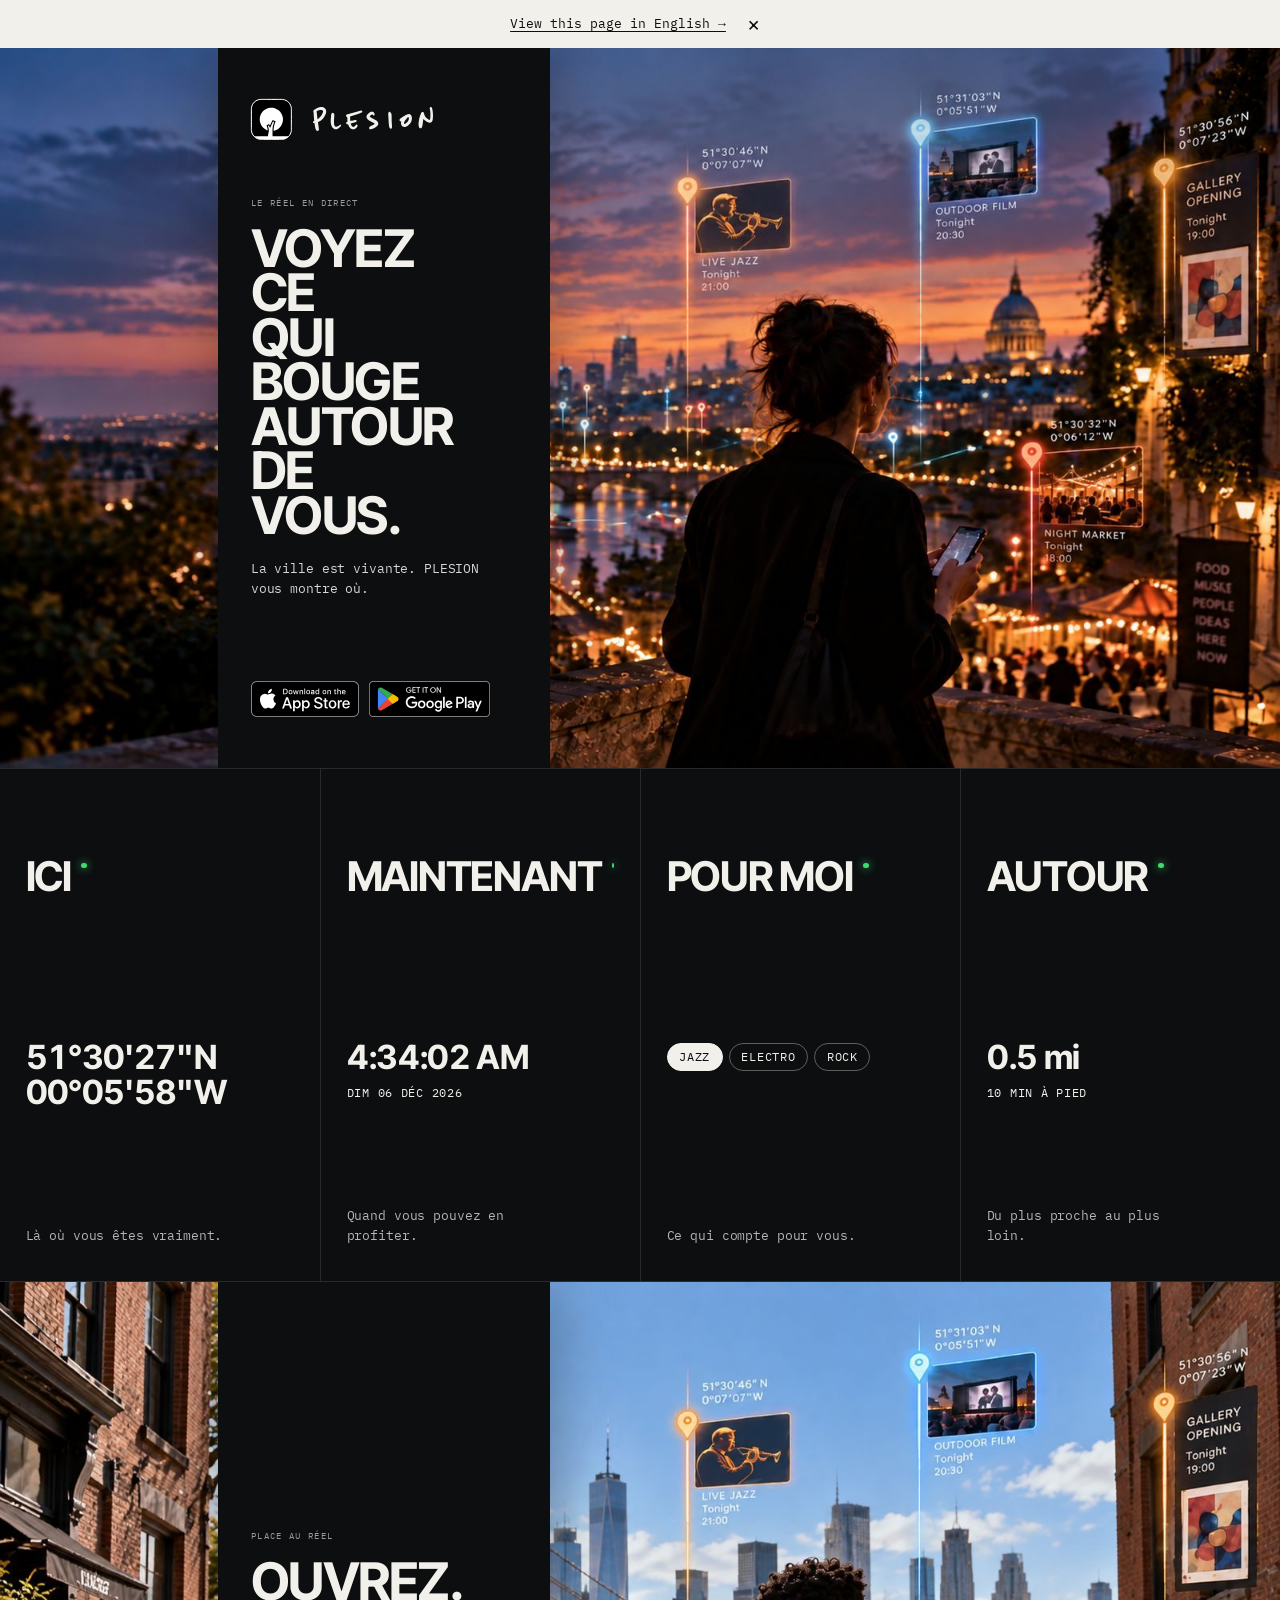
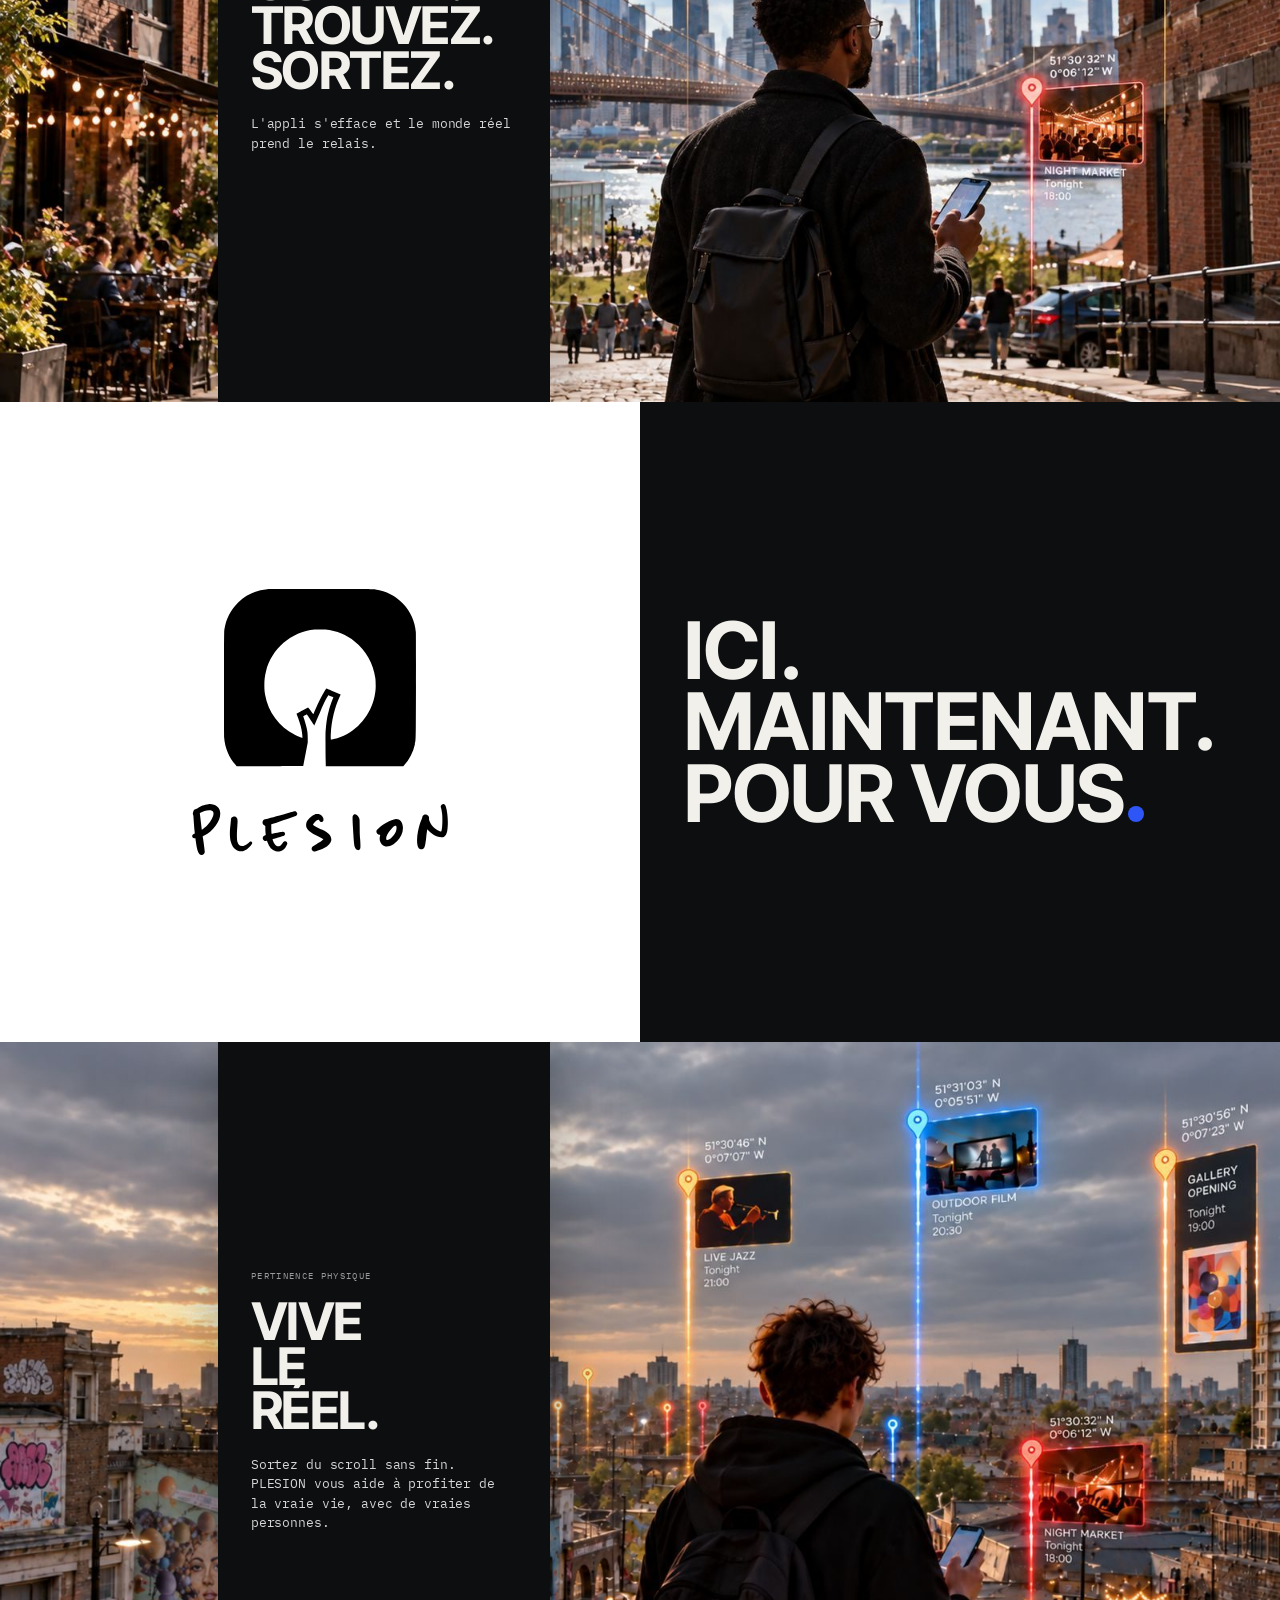
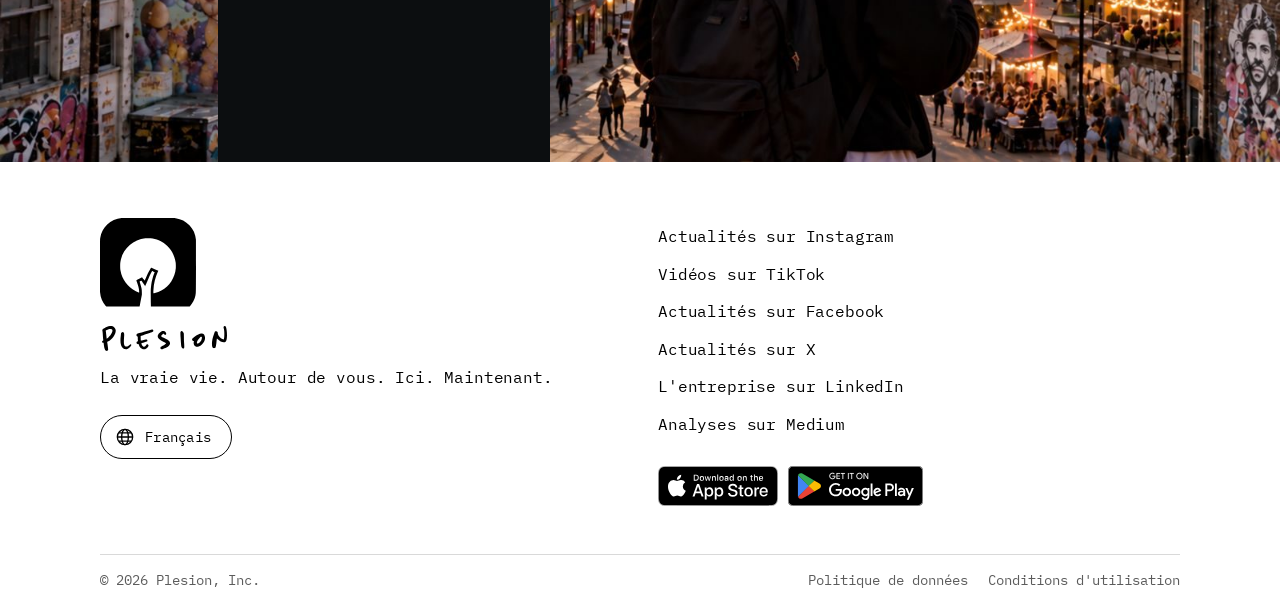
==== fr/index.html @ 15825346 "French and Italian home pages, footer language switcher, language hint - fr/ and it/ home pages gene" ====
<!doctype html>
<html lang="fr">
<head>
  <meta charset="utf-8">
  <meta name="viewport" content="width=device-width, initial-scale=1">
  <meta name="theme-color" content="#000000">
  <title>PLESION | La vraie vie. Autour de vous. Ici. Maintenant.</title>
  <meta name="description" content="L'appli PLESION vous montre ce qui se passe autour de vous, en ce moment. Allez-y.">
  <link rel="canonical" href="https://plesion.com/fr/">
  <link rel="alternate" hreflang="en" href="https://plesion.com/">
  <link rel="alternate" hreflang="fr" href="https://plesion.com/fr/">
  <link rel="alternate" hreflang="it" href="https://plesion.com/it/">
  <link rel="alternate" hreflang="x-default" href="https://plesion.com/">
  <meta property="og:title" content="PLESION | La vraie vie. Autour de vous. Ici. Maintenant.">
  <meta property="og:description" content="L'appli PLESION vous montre ce qui se passe autour de vous, en ce moment. Allez-y.">
  <meta property="og:type" content="website">
  <meta property="og:url" content="https://plesion.com/fr/">
  <link rel="icon" href="/assets/favicon.ico" sizes="any">
  <link rel="icon" type="image/png" sizes="32x32" href="/assets/favicon-32.png">
  <link rel="apple-touch-icon" href="/assets/apple-touch-icon.png">
  <meta property="og:image" content="https://plesion.com/assets/og-image.jpg">
  <meta property="og:image:width" content="1200">
  <meta property="og:image:height" content="630">
  <meta property="og:image:alt" content="PLESION: See what's alive around you.">
  <meta property="og:site_name" content="PLESION">
  <meta property="og:locale" content="fr_FR">
  <meta name="twitter:card" content="summary_large_image">
  <link rel="preload" href="/assets/fonts/inter-tight-latin-700-normal.woff2" as="font" type="font/woff2" crossorigin>
  <link rel="preload" href="/assets/fonts/ibm-plex-mono-latin-400-normal.woff2" as="font" type="font/woff2" crossorigin>
  <link rel="stylesheet" href="/styles.css?v=20261005-3">
  <script type="application/ld+json">
  {
    "@context": "https://schema.org",
    "@graph": [
      {
        "@type": "WebPage",
        "@id": "https://plesion.com/fr/#webpage",
        "url": "https://plesion.com/fr/",
        "name": "PLESION | La vraie vie. Autour de vous. Ici. Maintenant.",
        "isPartOf": {
          "@id": "https://plesion.com/#website"
        },
        "about": {
          "@id": "https://plesion.com/#organization"
        },
        "description": "L'appli PLESION vous montre ce qui se passe autour de vous, en ce moment. Allez-y.",
        "inLanguage": "fr"
      }
    ]
  }
  </script>
</head>
<body>
  <a class="skip" href="#main">Aller au contenu</a>
  <div class="lang-hint" hidden></div>

  <main id="main">
    <section class="live" aria-labelledby="live-title">
      <div class="live-text">
        <div class="live-brand"><svg class="live-brand-icon" viewBox="-40 -40 1248 1248" aria-hidden="true" focusable="false"><path fill="#fff" fill-rule="evenodd" d="M265.5,1167.3C225.3,1164.0 191.5,1154.8 158.1,1138.1C127.9,1122.9 104.6,1105.7 80.0,1080.3C33.8,1032.8 6.2,971.5 1.0,905.0C0.2,894.6 -0.0,802.1 0.2,574.5C0.6,279.6 0.7,257.7 2.3,247.0C12.5,180.2 40.1,126.2 87.7,80.0C135.2,33.8 196.5,6.2 263.0,1.0C273.4,0.2 365.9,-0.0 593.5,0.2C888.4,0.6 910.3,0.7 921.0,2.3C987.8,12.5 1041.8,40.1 1088.0,87.7C1134.2,135.2 1161.8,196.5 1167.0,263.0C1167.8,273.4 1168.0,365.9 1167.8,593.5C1167.4,888.4 1167.3,910.3 1165.7,921.0C1155.5,987.8 1127.9,1041.8 1080.3,1088.0C1033.3,1133.7 972.4,1161.4 906.7,1166.9C897.8,1167.7 797.5,1167.9 581.7,1167.8C410.0,1167.7 267.7,1167.5 265.5,1167.3Z"/><path fill="#000" fill-rule="evenodd" d="M70.0,1069.9C30.5,1025.1 5.7,966.0 1.0,905.0C0.2,894.6 -0.0,802.1 0.2,574.5C0.6,279.6 0.7,257.7 2.3,247.0C12.5,180.2 40.1,126.2 87.7,80.0C135.2,33.8 196.5,6.2 263.0,1.0C273.4,0.2 365.9,-0.0 593.5,0.2C888.4,0.6 910.3,0.7 921.0,2.3C987.8,12.5 1041.8,40.1 1088.0,87.7C1134.2,135.2 1161.8,196.5 1167.0,263.0C1167.8,273.4 1168.0,365.9 1167.8,593.5C1167.4,942.1 1167.9,914.7 1161.4,944.0C1150.5,992.6 1127.0,1038.4 1094.6,1073.8L1090.7,1078.0L855.0,1078.0L619.2,1078.0L618.4,1037.2C618.0,1014.8 617.6,967.2 617.5,931.5C617.5,870.6 617.6,865.2 619.8,845.5C625.0,796.7 628.0,778.8 636.0,746.9C642.9,719.7 651.5,693.1 659.9,672.9L665.7,659.1L650.3,652.5C641.8,648.8 634.7,646.0 634.5,646.2C634.0,646.9 622.0,668.0 617.7,676.0C610.4,689.5 598.7,715.2 586.3,745.0C576.4,768.7 550.3,828.9 549.5,829.8C549.3,830.0 539.5,815.6 527.7,797.8C516.0,780.0 505.4,764.8 504.4,763.9C502.6,762.3 501.9,762.5 493.0,767.6C487.8,770.5 483.1,773.1 482.7,773.2C482.2,773.4 483.5,778.3 485.5,784.0C490.8,799.3 499.4,829.6 502.9,845.6C508.4,870.8 509.4,881.1 509.4,908.5L509.4,933.5L495.7,1004.9C488.2,1044.2 482.0,1076.7 482.0,1077.2C482.0,1077.6 390.9,1078.0 279.6,1078.0L77.1,1078.0L70.0,1069.9ZM668.5,913.1C725.1,898.2 771.7,872.7 815.3,832.7C834.1,815.4 850.6,795.8 866.8,771.5C898.4,724.2 917.2,669.9 922.1,612.1C923.6,594.5 922.7,557.2 920.5,541.0C908.3,452.1 864.1,374.1 794.6,318.7C772.7,301.3 740.2,282.1 714.5,271.4C684.4,259.0 649.9,250.4 616.1,247.0C602.8,245.7 565.2,245.7 551.9,247.0C408.2,261.4 289.7,363.4 255.0,502.7C248.0,530.8 245.5,552.0 245.5,584.0C245.5,609.8 246.4,621.4 250.1,643.0C267.8,747.0 336.2,839.3 431.0,887.2C443.5,893.5 473.3,906.0 475.9,906.0C479.4,906.0 474.3,864.3 467.4,836.5C463.5,820.8 453.7,790.9 446.2,772.0C443.4,765.1 441.5,759.2 441.8,758.8C442.2,758.5 458.0,749.7 476.9,739.4L511.4,720.6L515.7,725.5C518.1,728.2 525.3,737.5 531.8,746.2C543.5,761.9 543.5,761.9 544.7,759.2C545.4,757.7 550.6,745.5 556.4,732.0C575.2,687.5 591.5,654.9 610.6,623.0C615.7,614.5 620.3,606.9 620.8,606.2C621.5,605.1 631.1,608.8 665.7,623.6L709.7,642.3L703.7,654.9C674.0,717.5 653.9,800.8 649.9,878.9C648.6,903.8 649.3,917.0 651.8,917.0C652.8,917.0 660.2,915.2 668.5,913.1Z"/><path class="icon-stroke" d="M265.5,1167.3C225.3,1164.0 191.5,1154.8 158.1,1138.1C127.9,1122.9 104.6,1105.7 80.0,1080.3C33.8,1032.8 6.2,971.5 1.0,905.0C0.2,894.6 -0.0,802.1 0.2,574.5C0.6,279.6 0.7,257.7 2.3,247.0C12.5,180.2 40.1,126.2 87.7,80.0C135.2,33.8 196.5,6.2 263.0,1.0C273.4,0.2 365.9,-0.0 593.5,0.2C888.4,0.6 910.3,0.7 921.0,2.3C987.8,12.5 1041.8,40.1 1088.0,87.7C1134.2,135.2 1161.8,196.5 1167.0,263.0C1167.8,273.4 1168.0,365.9 1167.8,593.5C1167.4,888.4 1167.3,910.3 1165.7,921.0C1155.5,987.8 1127.9,1041.8 1080.3,1088.0C1033.3,1133.7 972.4,1161.4 906.7,1166.9C897.8,1167.7 797.5,1167.9 581.7,1167.8C410.0,1167.7 267.7,1167.5 265.5,1167.3Z"/></svg><span class="brand-word" role="img" aria-label="PLESION"></span></div>
        <p class="live-eyebrow">Le réel en direct</p>
        <h1 id="live-title" class="live-title"><span>Voyez</span> <span>ce</span> <span>qui</span> <span>bouge</span> <span>autour</span> <span>de</span> <span>vous.</span></h1>
        <p class="live-lede">La ville est vivante. PLESION vous montre où.</p>
        <div class="live-badges">
          <a class="badge" href="https://apps.apple.com/app/apple-store/id1502237943?pt=123825760&amp;ct=website-top&amp;mt=8"><img src="/assets/badge-app-store.svg" alt="Télécharger dans l'App Store" width="120" height="40"></a>
          <a class="badge" href="https://play.google.com/store/apps/details?id=com.vantino.plesion&amp;referrer=utm_source%3Dwebsite-top%26utm_medium%3Dwebsite%26utm_campaign%3Dbadge"><img src="/assets/badge-google-play.svg" alt="Disponible sur Google Play" width="135" height="40"></a>
        </div>
      </div>
      <div class="live-photo" role="img" aria-label="Au crépuscule, sur une terrasse dominant une ville illuminée, une femme tient son téléphone ; des publications pour un concert de jazz, un film en plein air et un marché de nuit sont épinglées dans le paysage.">
      </div>
    </section>

    <section class="now-strip" aria-label="Ici, maintenant, pour moi, autour">
      <div class="ns-cell">
        <p class="ns-label"><span class="ns-light" aria-hidden="true"></span>Ici</p>
        <div class="ns-read"><span class="ns-val ns-here">51°30'27"N<br>00°05'58"W</span></div>
        <p class="ns-desc">Là où vous êtes vraiment.</p>
      </div>
      <div class="ns-cell">
        <p class="ns-label"><span class="ns-light" aria-hidden="true"></span>Maintenant</p>
        <div class="ns-read"><span class="ns-val ns-clock">--:--:--</span><span class="ns-lite live-date"></span></div>
        <p class="ns-desc">Quand vous pouvez en profiter.</p>
      </div>
      <div class="ns-cell">
        <p class="ns-label"><span class="ns-light" aria-hidden="true"></span>Pour moi</p>
        <div class="ns-read"><span class="ns-tags"><span>Jazz</span><span>Electro</span><span>Rock</span></span></div>
        <p class="ns-desc">Ce qui compte pour vous.</p>
      </div>
      <div class="ns-cell">
        <p class="ns-label"><span class="ns-light" aria-hidden="true"></span>Autour</p>
        <div class="ns-read"><span class="ns-val ns-dist">800 m</span><span class="ns-lite">10 min à pied</span></div>
        <p class="ns-desc">Du plus proche au plus loin.</p>
      </div>
    </section>

    <section class="live live--brooklyn" aria-labelledby="relevance-title">
      <div class="live-text">
        <p class="live-eyebrow">Place au réel</p>
        <h2 id="relevance-title" class="live-title"><span>Ouvrez.</span> <span>Trouvez.</span> <span>Sortez.</span></h2>
        <p class="live-lede">L'appli s'efface et le monde réel prend le relais.</p>
      </div>
      <div class="live-photo" role="img" aria-label="Dans une rue pavée près d'un pont, un homme regarde son téléphone ; des publications pour un concert de jazz, un film en plein air, un vernissage et un marché de nuit flottent là où ils ont lieu. Brooklyn, New York.">
      </div>
    </section>


    <section class="duo" aria-label="PLESION : ici, maintenant, pour vous">
      <div class="duo-brand">
        <h2 class="duo-lock">
          <img src="/assets/logo-app.svg" alt="" width="240" height="240">
          <span class="brand-word duo-word" role="img" aria-label="PLESION"></span>
        </h2>
      </div>
      <div class="duo-poster">
        <p class="duo-lines"><span class="l l1">Ici.</span> <span class="l l2">Maintenant.</span> <span class="l l3">Pour vous<span class="duo-dot" aria-hidden="true"></span><span class="sr-only">.</span></span></p>
      </div>
    </section>

    <section class="live live--murals" aria-labelledby="lived-title">
      <div class="live-text">
        <p class="live-eyebrow">Pertinence physique</p>
        <h2 id="lived-title" class="live-title"><span>Vive</span> <span>le</span> <span>réel.</span></h2>
        <p class="live-lede">Sortez du scroll sans fin. PLESION vous aide à profiter de la vraie vie, avec de vraies personnes.</p>
      </div>
      <div class="live-photo" role="img" aria-label="Au coucher du soleil, un jeune homme avec un sac à dos, téléphone en main, regarde une ville de briques et de fresques ; des publications pour un concert de jazz, un film en plein air, un vernissage et un marché de nuit sont épinglées dans le paysage.">
      </div>
    </section>

  </main>

  <footer class="site-footer">
    <div class="wrap">
      <div class="footer-grid">
        <div class="footer-brand">
          <a class="footer-logo" href="/fr/" aria-label="Accueil PLESION">
            <img class="footer-icon" src="/assets/logo-app.svg" alt="" width="96" height="96">
            <span class="brand-word footer-word" aria-hidden="true"></span>
          </a>
          <p class="footer-tag"><span>La vraie vie. Autour de vous.</span> <span>Ici. Maintenant.</span></p>
          <!-- lang:switch --><div class="lang"><button class="lang-btn" type="button" aria-expanded="false" aria-controls="lang-panel" aria-label="Langue: Français"><svg class="lang-globe" viewBox="0 0 24 24" aria-hidden="true" focusable="false"><g fill="none" stroke="currentColor" stroke-width="1.6"><circle cx="12" cy="12" r="9.2"/><ellipse cx="12" cy="12" rx="4" ry="9.2"/><path d="M3 12h18M4.6 7h14.8M4.6 17h14.8"/></g></svg><span>Français</span></button><div class="lang-panel" id="lang-panel" role="dialog" aria-label="Choisir une langue" tabindex="-1" hidden><div class="lang-head"><p>Choisir une langue</p><button class="lang-close" type="button" aria-label="Fermer">×</button></div><ul><li><a href="/" lang="en" hreflang="en" data-lang="en">English</a></li><li><a href="/fr/" lang="fr" hreflang="fr" data-lang="fr" aria-current="true">Français<svg class="lang-check" viewBox="0 0 24 24" aria-hidden="true" focusable="false"><path d="M5 12.5l4.2 4.2L19 7" fill="none" stroke="currentColor" stroke-width="2"/></svg></a></li><li><a href="/it/" lang="it" hreflang="it" data-lang="it">Italiano</a></li></ul></div><div class="lang-veil" hidden></div></div><!-- /lang:switch -->
        </div>
        <nav class="footer-social" aria-label="PLESION sur les réseaux sociaux et les boutiques d'applications">
          <ul>
            <li><a href="https://www.instagram.com/plesionapp/" target="_blank" rel="noopener">Actualités sur Instagram</a></li>
            <li><a href="https://www.tiktok.com/@plesion.app" target="_blank" rel="noopener">Vidéos sur TikTok</a></li>
            <li><a href="https://www.facebook.com/plesionapp" target="_blank" rel="noopener">Actualités sur Facebook</a></li>
            <li><a href="https://x.com/PlesionApp" target="_blank" rel="noopener">Actualités sur X</a></li>
            <li><a href="https://www.linkedin.com/company/plesion" target="_blank" rel="noopener">L'entreprise sur LinkedIn</a></li>
            <li><a href="https://plesion.medium.com/" target="_blank" rel="noopener">Analyses sur Medium</a></li>
          </ul>
          <div class="foot-dl">
            <a class="badge" href="https://apps.apple.com/app/apple-store/id1502237943?pt=123825760&amp;ct=website-footer&amp;mt=8"><img src="/assets/badge-app-store.svg" alt="Télécharger dans l'App Store" width="120" height="40"></a>
            <a class="badge" href="https://play.google.com/store/apps/details?id=com.vantino.plesion&amp;referrer=utm_source%3Dwebsite-footer%26utm_medium%3Dwebsite%26utm_campaign%3Dbadge"><img src="/assets/badge-google-play.svg" alt="Disponible sur Google Play" width="135" height="40"></a>
          </div>
        </nav>
      </div>
      <div class="footer-base">
        <p class="copyright">© 2026 Plesion, Inc.</p>
        <nav aria-label="Mentions légales">
          <ul class="footer-legal">
            <li><a href="/data-policy" hreflang="en">Politique de données</a></li>
            <li><a href="/terms-of-service" hreflang="en">Conditions d'utilisation</a></li>
          </ul>
        </nav>
      </div>
    </div>
  </footer>
  <script>
    // Live strip: date, clock and distance in the visitor's own conventions. Nothing is requested or sent anywhere.
    (function () {
      var d = new Date(), pad = function (x) { return String(x).padStart(2, '0'); };
      var N = {
        en: [['Sun', 'Mon', 'Tue', 'Wed', 'Thu', 'Fri', 'Sat'], ['Jan', 'Feb', 'Mar', 'Apr', 'May', 'Jun', 'Jul', 'Aug', 'Sep', 'Oct', 'Nov', 'Dec']],
        fr: [['Dim', 'Lun', 'Mar', 'Mer', 'Jeu', 'Ven', 'Sam'], ['Janv', 'Févr', 'Mars', 'Avr', 'Mai', 'Juin', 'Juil', 'Août', 'Sept', 'Oct', 'Nov', 'Déc']],
        it: [['Dom', 'Lun', 'Mar', 'Mer', 'Gio', 'Ven', 'Sab'], ['Gen', 'Feb', 'Mar', 'Apr', 'Mag', 'Giu', 'Lug', 'Ago', 'Set', 'Ott', 'Nov', 'Dic']]
      }, NAMES = N[document.documentElement.lang] || N.en;
      var s = NAMES[0][d.getDay()] + ' ' + pad(d.getDate()) + ' ' + NAMES[1][d.getMonth()] + ' ' + d.getFullYear();
      document.querySelectorAll('.live-date').forEach(function (el) { el.textContent = s; });
      // Clock: 24-hour or AM/PM, following the visitor's own setting
      var f; try { f = new Intl.DateTimeFormat(undefined, { hour: 'numeric', minute: '2-digit', second: '2-digit' }); } catch (e) {}
      var clocks = document.querySelectorAll('.ns-clock');
      function tick() {
        var n = new Date();
        var t = f ? f.format(n) : [n.getHours(), n.getMinutes(), n.getSeconds()].map(pad).join(':');
        clocks.forEach(function (c) { c.textContent = t; });
      }
      if (clocks.length) { tick(); setInterval(tick, 1000); }
      // Distance: miles where people walk in miles (US, UK, Liberia, Myanmar), metres everywhere else.
      // The browser language's country decides; without one, the time zone does.
      var lang = (navigator.languages && navigator.languages[0]) || navigator.language || '';
      var m = lang.match(/-([A-Za-z]{2})(?![A-Za-z])/), tz = '';
      try { tz = Intl.DateTimeFormat().resolvedOptions().timeZone || ''; } catch (e) {}
      var miles = m ? /^(US|GB|LR|MM)$/i.test(m[1])
        : /^(America\/(New_York|Chicago|Denver|Los_Angeles|Phoenix|Anchorage|Detroit|Boise|Juneau|Sitka|Nome|Adak|Yakutat|Metlakatla|Menominee|Indiana\/.+|Kentucky\/.+|North_Dakota\/.+)|Pacific\/Honolulu|US\/.+|Europe\/(London|Belfast)|GB|Africa\/Monrovia|Asia\/(Yangon|Rangoon))$/.test(tz);
      if (miles) document.querySelectorAll('.ns-dist').forEach(function (el) { el.textContent = '0.5 mi'; });
    })();
  </script>
  <script>
    // HERE: approximate coordinates of the visitor's region, from the browser's time zone.
    // Nothing is requested or sent anywhere; London stays as the fallback.
    (function () {
      var el = document.querySelector('.ns-here');
      if (!el || !window.Intl) return;
      var tz; try { tz = Intl.DateTimeFormat().resolvedOptions().timeZone; } catch (e) { return; }
      if (!tz) return;
      var Z = {}, A = {};
      'Africa/Abidjan:19140:-14520|Africa/Accra:19980:-780|Africa/Addis_Ababa:32520:139320|Africa/Algiers:132420:10980|Africa/Asmara:55200:139980|Africa/Bamako:45540:-28800|Africa/Bangui:15720:66900|Africa/Banjul:48480:-59940|Africa/Bissau:42660:-56100|Africa/Blantyre:-56820:126000|Africa/Brazzaville:-15360:55020|Africa/Bujumbura:-12180:105720|Africa/Cairo:108180:112500|Africa/Casablanca:121140:-27300|Africa/Ceuta:129180:-19140|Africa/Conakry:34260:-49380|Africa/Dakar:52800:-62760|Africa/Dar_es_Salaam:-24480:141420|Africa/Djibouti:41760:155340|Africa/Douala:14580:34920|Africa/El_Aaiun:97740:-47520|Africa/Freetown:30600:-47700|Africa/Gaborone:-88740:93300|Africa/Harare:-64200:111780|Africa/Johannesburg:-94500:100800|Africa/Juba:17460:113820|Africa/Kampala:1140:116700|Africa/Khartoum:56160:117120|Africa/Kigali:-7020:108240|Africa/Kinshasa:-15480:55080|Africa/Lagos:23220:12240|Africa/Libreville:1380:34020|Africa/Lome:22080:4380|Africa/Luanda:-31680:47640|Africa/Lubumbashi:-42000:98880|Africa/Lusaka:-55500:101820|Africa/Malabo:13500:31620|Africa/Maputo:-93480:117300|Africa/Maseru:-106080:99000|Africa/Mbabane:-94680:111960|Africa/Mogadishu:7440:163320|Africa/Monrovia:22680:-38820|Africa/Nairobi:-4620:132540|Africa/Ndjamena:43620:54180|Africa/Niamey:48660:7620|Africa/Nouakchott:65160:-57420|Africa/Ouagadougou:44520:-5460|Africa/Porto-Novo:23340:9420|Africa/Sao_Tome:1200:24240|Africa/Tripoli:118440:47460|Africa/Tunis:132480:36660|Africa/Windhoek:-81240:61560|America/Adak:186768:-635969|America/Anchorage:220385:-539641|America/Anguilla:65520:-227040|America/Antigua:61380:-222480|America/Araguaina:-25920:-173520|America/Argentina/Buenos_Aires:-124560:-210420|America/Argentina/Catamarca:-102480:-236820|America/Argentina/Cordoba:-113040:-231060|America/Argentina/Jujuy:-87060:-235080|America/Argentina/La_Rioja:-105960:-240660|America/Argentina/Mendoza:-118380:-247740|America/Argentina/Rio_Gallegos:-185880:-249180|America/Argentina/Salta:-89220:-235500|America/Argentina/San_Juan:-113520:-246660|America/Argentina/San_Luis:-119940:-238860|America/Argentina/Tucuman:-96540:-234780|America/Argentina/Ushuaia:-197280:-245880|America/Aruba:45000:-251880|America/Asuncion:-90960:-207600|America/Atikokan:175531:-329838|America/Bahia:-46740:-138660|America/Bahia_Banderas:74880:-378900|America/Barbados:47160:-214620|America/Belem:-5220:-174540|America/Belize:63000:-317520|America/Blanc-Sablon:185100:-205620|America/Boa_Vista:10140:-218400|America/Bogota:16560:-266700|America/Boise:157009:-418329|America/Cambridge_Bay:248810:-378190|America/Campo_Grande:-73620:-196620|America/Cancun:75900:-312360|America/Caracas:37800:-240960|America/Cayenne:17760:-188400|America/Cayman:69480:-292980|America/Chicago:150660:-315540|America/Chihuahua:103080:-381900|America/Ciudad_Juarez:114240:-383340|America/Costa_Rica:35760:-302700|America/Coyhaique:-164040:-259440|America/Creston:176760:-419460|America/Cuiaba:-56100:-201900|America/Curacao:43860:-248400|America/Danmarkshavn:276360:-67200|America/Dawson:230640:-501900|America/Dawson_Creek:200760:-432840|America/Denver:143061:-377943|America/Detroit:152393:-298965|America/Dominica:55080:-221040|America/Edmonton:192780:-408480|America/Eirunepe:-24000:-251520|America/El_Salvador:49320:-321120|America/Fort_Nelson:211680:-441720|America/Fortaleza:-13380:-138600|America/Glace_Bay:166320:-215820|America/Goose_Bay:192000:-217500|America/Grand_Turk:77280:-256080|America/Grenada:43380:-222300|America/Guadeloupe:58440:-221520|America/Guatemala:52680:-325860|America/Guayaquil:-7800:-287400|America/Guyana:24480:-209400|America/Halifax:160740:-228960|America/Havana:83280:-296520|America/Hermosillo:104640:-399480|America/Indiana/Indianapolis:143166:-310169|America/Indiana/Knox:148665:-311850|America/Indiana/Marengo:138152:-310841|America/Indiana/Petersburg:138571:-314203|America/Indiana/Tell_City:136631:-312341|America/Indiana/Vevay:139492:-306242|America/Indiana/Vincennes:139238:-315103|America/Indiana/Winamac:147785:-311771|America/Inuvik:246059:-481380|America/Iqaluit:229440:-246480|America/Jamaica:64685:-276456|America/Juneau:209887:-483911|America/Kentucky/Louisville:137715:-308734|America/Kentucky/Monticello:132587:-305457|America/Kralendijk:43743:-245796|America/La_Paz:-59400:-245340|America/Lima:-43380:-277380|America/Los_Angeles:122588:-425674|America/Lower_Princes:64985:-226970|America/Maceio:-34800:-128580|America/Managua:43740:-310620|America/Manaus:-11280:-216060|America/Marigot:65040:-227100|America/Martinique:52560:-219900|America/Matamoros:93000:-351000|America/Mazatlan:83580:-383100|America/Menominee:162388:-315411|America/Merida:75480:-322620|America/Metlakatla:198457:-473675|America/Mexico_City:69840:-356940|America/Miquelon:169380:-202800|America/Moncton:165960:-233220|America/Monterrey:92400:-361140|America/Montevideo:-125673:-202365|America/Montserrat:60180:-223980|America/Nassau:90300:-278460|America/New_York:146571:-266423|America/Nome:232204:-595463|America/Noronha:-13860:-116700|America/North_Dakota/Beulah:170151:-366400|America/North_Dakota/Center:169619:-364677|America/North_Dakota/New_Salem:168642:-365079|America/Nuuk:231060:-186240|America/Ojinaga:106440:-375900|America/Panama:32280:-286320|America/Paramaribo:21000:-198600|America/Phoenix:120414:-403464|America/Port-au-Prince:66720:-260400|America/Port_of_Spain:38340:-221460|America/Porto_Velho:-31560:-230040|America/Puerto_Rico:66486:-237982|America/Punta_Arenas:-191340:-255300|America/Rankin_Inlet:226140:-331499|America/Recife:-28980:-125640|America/Regina:181440:-376740|America/Resolute:268904:-341385|America/Rio_Branco:-35880:-244080|America/Santarem:-8760:-197520|America/Santiago:-120420:-254400|America/Santo_Domingo:66480:-251640|America/Sao_Paulo:-84720:-167820|America/Scoresbysund:253740:-79080|America/Sitka:205835:-487087|America/St_Barthelemy:64380:-226260|America/St_Johns:171240:-189780|America/St_Kitts:62280:-225780|America/St_Lucia:50460:-219600|America/St_Thomas:66060:-233760|America/St_Vincent:47340:-220440|America/Swift_Current:181020:-388200|America/Tegucigalpa:50760:-313980|America/Thule:275640:-247620|America/Tijuana:117120:-421260|America/Toronto:157140:-285780|America/Tortola:66420:-232620|America/Vancouver:177360:-443220|America/Whitehorse:218580:-486180|America/Winnipeg:179580:-349740|America/Yakutat:214369:-503018|Antarctica/Casey:-238620:397860|Antarctica/Davis:-246900:280680|Antarctica/DumontDUrville:-240000:504060|Antarctica/Macquarie:-196200:572220|Antarctica/Mawson:-243360:226380|Antarctica/McMurdo:-280200:599760|Antarctica/Palmer:-233280:-230760|Antarctica/Rothera:-243240:-245280|Antarctica/Syowa:-248422:142524|Antarctica/Troll:-259241:9126|Antarctica/Vostok:-282240:384840|Arctic/Longyearbyen:280800:57600|Asia/Aden:45900:162720|Asia/Almaty:155700:277020|Asia/Amman:115020:129360|Asia/Anadyr:233100:638940|Asia/Aqtau:160260:180960|Asia/Aqtobe:181020:205800|Asia/Ashgabat:136620:210180|Asia/Atyrau:169620:186960|Asia/Baghdad:120060:159900|Asia/Bahrain:94980:182100|Asia/Baku:145380:179460|Asia/Bangkok:49500:361860|Asia/Barnaul:192120:301500|Asia/Beirut:121980:127800|Asia/Bishkek:154440:268560|Asia/Brunei:17760:413700|Asia/Chita:187380:408480|Asia/Colombo:24960:287460|Asia/Damascus:120600:130680|Asia/Dhaka:85380:325500|Asia/Dili:-30780:452100|Asia/Dubai:91080:199080|Asia/Dushanbe:138900:247680|Asia/Famagusta:126420:122220|Asia/Gaza:113400:124080|Asia/Hebron:113520:126342|Asia/Ho_Chi_Minh:38700:384000|Asia/Hong_Kong:80220:410940|Asia/Hovd:172860:329940|Asia/Irkutsk:188160:375600|Asia/Jakarta:-22200:384480|Asia/Jayapura:-9120:506520|Asia/Jerusalem:114410:126806|Asia/Kabul:124260:249120|Asia/Kamchatka:190860:571140|Asia/Karachi:89520:241380|Asia/Kathmandu:99780:307140|Asia/Khandyga:225563:487994|Asia/Kolkata:81120:318120|Asia/Krasnoyarsk:201660:334200|Asia/Kuala_Lumpur:11400:366120|Asia/Kuching:5580:397200|Asia/Kuwait:105600:172740|Asia/Macau:79910:408750|Asia/Magadan:214440:542880|Asia/Makassar:-18420:429840|Asia/Manila:52512:435484|Asia/Muscat:84960:210900|Asia/Nicosia:126600:120120|Asia/Novokuznetsk:193500:313620|Asia/Novosibirsk:198120:298500|Asia/Omsk:198000:264240|Asia/Oral:184380:184860|Asia/Phnom_Penh:41580:377700|Asia/Pontianak:-120:393600|Asia/Pyongyang:140460:452700|Asia/Qatar:91020:185520|Asia/Qostanay:191520:229020|Asia/Qyzylorda:161280:235680|Asia/Riyadh:88680:168180|Asia/Sakhalin:169080:513720|Asia/Samarkand:142800:240480|Asia/Seoul:135180:457080|Asia/Shanghai:112440:437280|Asia/Singapore:4620:373860|Asia/Srednekolymsk:242880:553380|Asia/Taipei:90180:437400|Asia/Tashkent:148800:249480|Asia/Tbilisi:150180:161340|Asia/Tehran:128400:185160|Asia/Thimphu:98880:322740|Asia/Tokyo:128356:503081|Asia/Tomsk:203400:305880|Asia/Ulaanbaatar:172500:384780|Asia/Urumqi:157680:315300|Asia/Ust-Nera:232417:515616|Asia/Vientiane:64680:369360|Asia/Vladivostok:155400:474960|Asia/Yakutsk:223200:466800|Asia/Yangon:60420:346200|Asia/Yekaterinburg:204660:218160|Asia/Yerevan:144660:160200|Atlantic/Azores:135840:-92400|Atlantic/Bermuda:116220:-233160|Atlantic/Canary:101160:-55440|Atlantic/Cape_Verde:53700:-84660|Atlantic/Faroe:223260:-24360|Atlantic/Madeira:117480:-60840|Atlantic/Reykjavik:230940:-78660|Atlantic/South_Georgia:-195360:-131520|Atlantic/St_Helena:-57300:-20520|Atlantic/Stanley:-186120:-208260|Australia/Adelaide:-125700:498900|Australia/Brisbane:-98880:550920|Australia/Broken_Hill:-115020:509220|Australia/Darwin:-44880:471000|Australia/Eucla:-114180:463920|Australia/Hobart:-154380:530340|Australia/Lindeman:-72960:536400|Australia/Lord_Howe:-113580:572700|Australia/Melbourne:-136140:521880|Australia/Perth:-115020:417060|Australia/Sydney:-121920:544380|Europe/Amsterdam:188520:17640|Europe/Andorra:153000:5460|Europe/Astrakhan:166860:172980|Europe/Athens:136680:85380|Europe/Belgrade:161400:73800|Europe/Berlin:189000:48120|Europe/Bratislava:173340:61620|Europe/Brussels:183000:15600|Europe/Bucharest:159960:93960|Europe/Budapest:171000:68700|Europe/Busingen:171720:31260|Europe/Chisinau:169200:103800|Europe/Copenhagen:200400:45300|Europe/Dublin:192000:-22500|Europe/Gibraltar:130080:-19260|Europe/Guernsey:178037:-9130|Europe/Helsinki:216600:89880|Europe/Isle_of_Man:194940:-16080|Europe/Istanbul:147660:104280|Europe/Jersey:177061:-7584|Europe/Kaliningrad:196980:73800|Europe/Kirov:210960:178740|Europe/Kyiv:181560:109860|Europe/Lisbon:139380:-32880|Europe/Ljubljana:165780:52260|Europe/London:185430:-451|Europe/Luxembourg:178560:22140|Europe/Madrid:145440:-13260|Europe/Malta:129240:52260|Europe/Mariehamn:216360:71820|Europe/Minsk:194040:99240|Europe/Monaco:157320:26580|Europe/Moscow:200721:135424|Europe/Oslo:215700:38700|Europe/Paris:175920:8400|Europe/Podgorica:152760:69360|Europe/Prague:180300:51960|Europe/Riga:205020:86760|Europe/Rome:150840:44940|Europe/Samara:191520:180540|Europe/San_Marino:158100:44880|Europe/Sarajevo:157920:66300|Europe/Saratov:185640:165720|Europe/Simferopol:161820:122760|Europe/Skopje:151140:77160|Europe/Sofia:153660:83940|Europe/Stockholm:213600:64980|Europe/Tallinn:213900:89100|Europe/Tirane:148800:71400|Europe/Ulyanovsk:195600:174240|Europe/Vaduz:169740:34260|Europe/Vatican:150848:44831|Europe/Vienna:173580:58800|Europe/Vilnius:196860:91140|Europe/Volgograd:175440:159900|Europe/Warsaw:188100:75600|Europe/Zagreb:164880:57480|Europe/Zurich:170580:30720|Indian/Antananarivo:-68100:171060|Indian/Chagos:-26400:260700|Indian/Christmas:-37500:380580|Indian/Cocos:-43800:348900|Indian/Comoro:-42060:155760|Indian/Kerguelen:-177670:252783|Indian/Mahe:-16800:199680|Indian/Maldives:15000:264600|Indian/Mauritius:-72600:207000|Indian/Mayotte:-46020:162840|Indian/Reunion:-75120:199680|Pacific/Apia:-49800:-618240|Pacific/Auckland:-132720:629160|Pacific/Bougainville:-22380:560040|Pacific/Chatham:-158220:-635580|Pacific/Chuuk:26700:546420|Pacific/Easter:-97740:-393960|Pacific/Efate:-63600:606300|Pacific/Fakaofo:-33720:-616440|Pacific/Fiji:-65280:642300|Pacific/Funafuti:-30660:645180|Pacific/Galapagos:-3240:-322560|Pacific/Gambier:-83280:-485820|Pacific/Guadalcanal:-34320:576720|Pacific/Guam:48480:521100|Pacific/Honolulu:76705:-568290|Pacific/Kanton:-10020:-618180|Pacific/Kiritimati:6720:-566400|Pacific/Kosrae:19140:586740|Pacific/Kwajalein:32700:602400|Pacific/Majuro:25740:616320|Pacific/Marquesas:-32400:-502200|Pacific/Midway:101580:-638520|Pacific/Nauru:-1860:600900|Pacific/Niue:-68460:-611700|Pacific/Norfolk:-104580:604680|Pacific/Noumea:-80160:599220|Pacific/Pago_Pago:-51360:-614520|Pacific/Palau:26400:484140|Pacific/Pitcairn:-90240:-468300|Pacific/Pohnpei:25080:569580|Pacific/Port_Moresby:-34200:529800|Pacific/Rarotonga:-76440:-575160|Pacific/Saipan:54720:524700|Pacific/Tahiti:-63120:-538440|Pacific/Tarawa:5100:622800|Pacific/Tongatapu:-76080:-630720|Pacific/Wake:69420:599820|Pacific/Wallis:-47880:-634200'.split('|').forEach(function (r) { var p = r.split(':'); Z[p[0]] = [+p[1], +p[2]]; });
      'Africa/Asmera:Africa/Asmara|Africa/Timbuktu:Africa/Bamako|America/Argentina/ComodRivadavia:America/Argentina/Catamarca|America/Atka:America/Adak|America/Buenos_Aires:America/Argentina/Buenos_Aires|America/Catamarca:America/Argentina/Catamarca|America/Coral_Harbour:America/Atikokan|America/Cordoba:America/Argentina/Cordoba|America/Ensenada:America/Tijuana|America/Fort_Wayne:America/Indiana/Indianapolis|America/Godthab:America/Nuuk|America/Indianapolis:America/Indiana/Indianapolis|America/Jujuy:America/Argentina/Jujuy|America/Knox_IN:America/Indiana/Knox|America/Louisville:America/Kentucky/Louisville|America/Mendoza:America/Argentina/Mendoza|America/Montreal:America/Toronto|America/Nipigon:America/Toronto|America/Pangnirtung:America/Iqaluit|America/Porto_Acre:America/Rio_Branco|America/Rainy_River:America/Winnipeg|America/Rosario:America/Argentina/Cordoba|America/Santa_Isabel:America/Tijuana|America/Shiprock:America/Denver|America/Thunder_Bay:America/Toronto|America/Virgin:America/St_Thomas|America/Yellowknife:America/Edmonton|Antarctica/South_Pole:Antarctica/McMurdo|Asia/Ashkhabad:Asia/Ashgabat|Asia/Calcutta:Asia/Kolkata|Asia/Choibalsan:Asia/Ulaanbaatar|Asia/Chongqing:Asia/Shanghai|Asia/Chungking:Asia/Shanghai|Asia/Dacca:Asia/Dhaka|Asia/Harbin:Asia/Shanghai|Asia/Istanbul:Europe/Istanbul|Asia/Kashgar:Asia/Urumqi|Asia/Katmandu:Asia/Kathmandu|Asia/Macao:Asia/Macau|Asia/Rangoon:Asia/Yangon|Asia/Saigon:Asia/Ho_Chi_Minh|Asia/Tel_Aviv:Asia/Jerusalem|Asia/Thimbu:Asia/Thimphu|Asia/Ujung_Pandang:Asia/Makassar|Asia/Ulan_Bator:Asia/Ulaanbaatar|Atlantic/Faeroe:Atlantic/Faroe|Atlantic/Jan_Mayen:Europe/Oslo|Australia/ACT:Australia/Sydney|Australia/Canberra:Australia/Sydney|Australia/Currie:Australia/Hobart|Australia/LHI:Australia/Lord_Howe|Australia/NSW:Australia/Sydney|Australia/North:Australia/Darwin|Australia/Queensland:Australia/Brisbane|Australia/South:Australia/Adelaide|Australia/Tasmania:Australia/Hobart|Australia/Victoria:Australia/Melbourne|Australia/West:Australia/Perth|Australia/Yancowinna:Australia/Broken_Hill|Brazil/Acre:America/Rio_Branco|Brazil/DeNoronha:America/Noronha|Brazil/East:America/Sao_Paulo|Brazil/West:America/Manaus|Canada/Atlantic:America/Halifax|Canada/Central:America/Winnipeg|Canada/Eastern:America/Toronto|Canada/Mountain:America/Edmonton|Canada/Newfoundland:America/St_Johns|Canada/Pacific:America/Vancouver|Canada/Saskatchewan:America/Regina|Canada/Yukon:America/Whitehorse|Chile/Continental:America/Santiago|Chile/EasterIsland:Pacific/Easter|Cuba:America/Havana|Egypt:Africa/Cairo|Eire:Europe/Dublin|Europe/Belfast:Europe/London|Europe/Kiev:Europe/Kyiv|Europe/Nicosia:Asia/Nicosia|Europe/Tiraspol:Europe/Chisinau|Europe/Uzhgorod:Europe/Kyiv|Europe/Zaporozhye:Europe/Kyiv|GB:Europe/London|GB-Eire:Europe/London|Hongkong:Asia/Hong_Kong|Iceland:Atlantic/Reykjavik|Iran:Asia/Tehran|Israel:Asia/Jerusalem|Jamaica:America/Jamaica|Japan:Asia/Tokyo|Kwajalein:Pacific/Kwajalein|Libya:Africa/Tripoli|Mexico/BajaNorte:America/Tijuana|Mexico/BajaSur:America/Mazatlan|Mexico/General:America/Mexico_City|NZ:Pacific/Auckland|NZ-CHAT:Pacific/Chatham|Navajo:America/Denver|PRC:Asia/Shanghai|Pacific/Enderbury:Pacific/Kanton|Pacific/Johnston:Pacific/Honolulu|Pacific/Ponape:Pacific/Pohnpei|Pacific/Samoa:Pacific/Pago_Pago|Pacific/Truk:Pacific/Chuuk|Pacific/Yap:Pacific/Chuuk|Poland:Europe/Warsaw|Portugal:Europe/Lisbon|ROC:Asia/Taipei|ROK:Asia/Seoul|Singapore:Asia/Singapore|Turkey:Europe/Istanbul|US/Alaska:America/Anchorage|US/Aleutian:America/Adak|US/Arizona:America/Phoenix|US/Central:America/Chicago|US/East-Indiana:America/Indiana/Indianapolis|US/Eastern:America/New_York|US/Hawaii:Pacific/Honolulu|US/Indiana-Starke:America/Indiana/Knox|US/Michigan:America/Detroit|US/Mountain:America/Denver|US/Pacific:America/Los_Angeles|US/Samoa:Pacific/Pago_Pago|W-SU:Europe/Moscow'.split('|').forEach(function (r) { var p = r.split(':'); A[p[0]] = p[1]; });
      var c = Z[tz] || Z[A[tz]];
      if (!c) return;
      function dms(s, pos, neg, w) {
        var a = Math.abs(s), d = Math.floor(a / 3600), m = Math.floor(a % 3600 / 60), x = a % 60;
        return String(d).padStart(w, '0') + '\u00B0' + String(m).padStart(2, '0') + "'" + String(x).padStart(2, '0') + '"' + (s < 0 ? neg : pos);
      }
      el.innerHTML = dms(c[0], 'N', 'S', 2) + '<br>' + dms(c[1], 'E', 'W', 2);
    })();
  </script>
  <script>
    // Language: the footer switcher, and a one-time line when the browser prefers another language we have
    (function () {
      var PAGES = { en: '/', fr: '/fr/', it: '/it/' };
      var HINT = { en: ['View this page in English', 'Close'], fr: ['Voir cette page en français', 'Fermer'], it: ['Visualizza questa pagina in italiano', 'Chiudi'] };
      var cur = document.documentElement.lang;
      function get(k) { try { return localStorage.getItem(k); } catch (e) { return null; } }
      function put(k, v) { try { localStorage.setItem(k, v); } catch (e) {} }
      document.querySelectorAll('a[data-lang]').forEach(function (a) { a.addEventListener('click', function () { put('plesion-lang', a.getAttribute('data-lang')); }); });

      var btn = document.querySelector('.lang-btn');
      if (btn) {
        var panel = document.getElementById('lang-panel'), veil = document.querySelector('.lang-veil');
        var set = function (open) { btn.setAttribute('aria-expanded', open); panel.hidden = !open; veil.hidden = !open; if (open) panel.focus(); };
        btn.addEventListener('click', function () { set(panel.hidden); });
        panel.querySelector('.lang-close').addEventListener('click', function () { set(false); btn.focus(); });
        veil.addEventListener('click', function () { set(false); });
        document.addEventListener('click', function (e) { if (!panel.hidden && !e.target.closest('.lang')) set(false); });
        document.addEventListener('keydown', function (e) { if (e.key === 'Escape' && !panel.hidden) { set(false); btn.focus(); } });
      }

      var bar = document.querySelector('.lang-hint');
      if (!bar || get('plesion-lang') || get('plesion-lang-hint')) return;
      var pref = null;
      (navigator.languages || [navigator.language]).some(function (l) { var p = String(l || '').slice(0, 2).toLowerCase(); if (PAGES[p]) { pref = p; return true; } return false; });
      if (!pref || pref === cur) return;
      bar.innerHTML = '<a href="' + PAGES[pref] + '" lang="' + pref + '" hreflang="' + pref + '" data-lang="' + pref + '">' + HINT[pref][0] + ' →</a>' +
        '<button type="button" aria-label="' + HINT[pref][1] + '" lang="' + pref + '">×</button>';
      bar.querySelector('a').addEventListener('click', function () { put('plesion-lang', pref); });
      bar.querySelector('button').addEventListener('click', function () { put('plesion-lang-hint', '1'); bar.hidden = true; });
      bar.hidden = false;
    })();
  </script>
  <!-- Cloudflare Web Analytics --><script defer src='https://static.cloudflareinsights.com/beacon.min.js' data-cf-beacon='{"token": "6d3f76ef62d545f2af6ae02d0a30a107"}'></script><!-- End Cloudflare Web Analytics -->
</body>
</html>
---- styles.css ----
/* Fonts, hosted on plesion.com (no request to Google). Inter and IBM Plex Mono: SIL Open Font License. */
@font-face { font-family: "Inter"; font-style: normal; font-weight: 400; font-display: swap; src: url(/assets/fonts/inter-latin-400-normal.woff2) format("woff2"); }
@font-face { font-family: "Inter"; font-style: normal; font-weight: 600; font-display: swap; src: url(/assets/fonts/inter-latin-600-normal.woff2) format("woff2"); }
@font-face { font-family: "Inter"; font-style: normal; font-weight: 700; font-display: swap; src: url(/assets/fonts/inter-latin-700-normal.woff2) format("woff2"); }
@font-face { font-family: "Inter Tight"; font-style: normal; font-weight: 600; font-display: swap; src: url(/assets/fonts/inter-tight-latin-600-normal.woff2) format("woff2"); }
@font-face { font-family: "Inter Tight"; font-style: normal; font-weight: 700; font-display: swap; src: url(/assets/fonts/inter-tight-latin-700-normal.woff2) format("woff2"); }
@font-face { font-family: "IBM Plex Mono"; font-style: normal; font-weight: 400; font-display: swap; src: url(/assets/fonts/ibm-plex-mono-latin-400-normal.woff2) format("woff2"); }

/* PLESION site styles: black background, white type */
:root {
  --bg: #000000;
  --fg: #FFFFFF;
  --fg-soft: #B3B3B3;
  --line: #3A3A3A;
  --map: #121212;
  --road: #262626;
  --link: #8FA6FF;
  --signal: #2E55F5;
  --poster-ink: #000000;
  --poster-yellow: #FFD23F;
  --poster-pink: #FF7AA2;
  --poster-mint: #7FE0C2;
  --radius-small: 4px;
  --wrap: 1120px;
  --font: Inter, system-ui, -apple-system, "Segoe UI", sans-serif;
  --font-title: "Inter Tight", Inter, system-ui, -apple-system, "Segoe UI", sans-serif;
  --font-data: "IBM Plex Mono", ui-monospace, monospace;
  --icon-glow: drop-shadow(0 0 1px #fff) drop-shadow(0 0 6px rgba(255,255,255,0.55));
  color-scheme: dark;
}

*, *::before, *::after { box-sizing: border-box; }

html { -webkit-text-size-adjust: 100%; }

body {
  margin: 0;
  background: var(--bg);
  color: var(--fg);
  font-family: var(--font);
  font-size: 1.0625rem;
  line-height: 1.6;
}

img, svg { display: block; max-width: 100%; }

a { color: var(--link); text-underline-offset: 3px; }
a:hover { text-decoration-thickness: 2px; }

:focus-visible {
  outline: 3px solid var(--link);
  outline-offset: 3px;
  border-radius: 2px;
}

.wrap {
  width: 100%;
  max-width: var(--wrap);
  margin: 0 auto;
  padding: 0 20px;
}

.skip { position: absolute; left: -9999px; }
.skip:focus {
  left: 16px;
  top: 16px;
  background: var(--fg);
  color: var(--bg);
  padding: 8px 12px;
  z-index: 10;
}

/* Fonts: Inter Tight Bold for titles (all caps), Inter for running text, IBM Plex Mono for sentences, labels and small print */
.section h2, .closing h2, .legal-title h1, .legal h2, .legal h3,
.steps h3, .use h3, .text-band h2, .hero-tagline, .footer-tag {
  font-family: var(--font-title);
  font-weight: 700;
  text-transform: uppercase;
  letter-spacing: -0.02em;
  text-wrap: balance;
}

/* Brand lockups. Stacked (top section, footer): name 1.35 x icon width, gap 0.12 x icon.
   Side by side (legal-page bar): name 0.6 x icon height, gap 0.55 x icon. */
.brand-word {
  display: block;
  aspect-ratio: 1800 / 359;
  background-color: currentColor;
  -webkit-mask: url(/assets/wordmark.svg) no-repeat center / contain;
  mask: url(/assets/wordmark.svg) no-repeat center / contain;
}
.logo {
  --lock-icon: 40px;
  display: inline-flex;
  align-items: center;
  gap: calc(var(--lock-icon) * 0.55);
  color: var(--fg);
  text-decoration: none;
}
.logo .brand-icon { width: var(--lock-icon); height: var(--lock-icon); }
.logo .brand-word { height: calc(var(--lock-icon) * 0.6); width: auto; }

/* Header on the legal pages: brand bar with tabs between the two documents */
.site-header { padding: 18px 0; border-bottom: 1px solid var(--line); }
.site-header .wrap {
  display: flex;
  flex-wrap: wrap;
  align-items: center;
  justify-content: space-between;
  gap: 12px 24px;
}
.legal-tabs { display: flex; gap: 24px; font-family: var(--font-data); font-size: 0.9rem; }
.legal-tabs a {
  color: var(--fg-soft);
  text-decoration: none;
  padding: 6px 0;
  border-bottom: 2px solid transparent;
}
.legal-tabs a:hover { color: var(--fg); }
.legal-tabs a[aria-current="page"] { color: var(--fg); border-bottom-color: var(--fg); }
@media (max-width: 600px) {
  .site-header .wrap { flex-direction: column; align-items: flex-start; gap: 10px; }
  .legal-tabs { gap: 20px; font-size: 0.85rem; }
}

/* Hero: app icon, handwritten name, tagline in four beats, live dot, store badges */
.hero { padding: 80px 0 56px; text-align: center; }
.hero .wrap { display: flex; flex-direction: column; align-items: center; }
.hero-brand {
  margin: 0;
  display: flex;
  flex-direction: column;
  align-items: center;
  --hero-icon: clamp(200px, 24vw, 300px);
  gap: calc(var(--hero-icon) * 0.12);
}
.hero-icon {
  width: var(--hero-icon);
  height: auto;
  aspect-ratio: 1 / 1;
}
/* Handwritten name at 1.35 times the icon width */
.hero-word {
  width: calc(var(--hero-icon) * 1.35);
  height: auto;
  aspect-ratio: 1800 / 359;
}
/* Four phrases with wide pauses; the two halves wrap as units on narrow screens */
.hero-tagline {
  margin: 60px 0 0;
  display: flex;
  flex-wrap: wrap;
  justify-content: center;
  gap: 8px 1.2em;
  font-size: clamp(1.2rem, 2.2vw, 1.7rem);
  font-weight: 400;
  line-height: 1.2;
  letter-spacing: 0.02em;
  text-transform: none;
  color: var(--fg);
}
.hero-tagline .half { display: inline-flex; align-items: center; gap: 1.2em; white-space: nowrap; }
.hero-tagline .beat { display: inline-block; animation: beat 0.5s ease-out both; }
.hero-tagline .half:first-child .beat:nth-child(2) { animation-delay: 0.4s; }
.hero-tagline .half:last-child .beat:nth-child(1) { animation-delay: 0.8s; }
.hero-tagline .half:last-child .beat:nth-child(2) { animation-delay: 1.2s; }
/* The "you are here" dot from the app's map, closing the line after NOW. */
.hero-dot {
  position: relative;
  display: block;
  flex: none;
  width: 0.59em;
  height: 0.59em;
  margin-top: -0.08em;
  border-radius: 50%;
  background: var(--signal);
  animation: drop 0.45s ease-out 1.65s both;
}
.hero-dot::after {
  content: "";
  position: absolute;
  inset: -2px;
  border-radius: 50%;
  border: 2px solid var(--signal);
  animation: ripple 2.4s ease-out infinite;
}
@keyframes beat { from { opacity: 0.15; transform: translateY(4px); } to { opacity: 1; transform: none; } }
@keyframes drop { from { opacity: 0; transform: scale(0.3); } to { opacity: 1; transform: none; } }
@keyframes ripple { from { transform: scale(1); opacity: 0.8; } to { transform: scale(3.6); opacity: 0; } }
/* Badges: centered under the dot */
/* Badges sit on a 240px plain black band just below the white hero, repeated above the footer; they lift slightly on hover */
.hero-tray {
  display: flex;
  flex-direction: column;
  align-items: center;
  justify-content: center;
  min-height: 240px;
  padding: 48px 20px;
  background: #000000;
}
.hero-badges { justify-content: center; gap: 18px; }
/* Download bands (after the top section, and before the footer): a line of text above the badges */
.get-tray { border-top: 1px solid var(--line); }
.tray-line {
  margin: 0 0 30px;
  max-width: 60ch;
  font-size: clamp(1.2rem, 2.2vw, 1.7rem);
  line-height: 1.4;
  letter-spacing: 0.02em;
  text-align: center;
  text-wrap: balance;
  color: var(--fg);
}
.hero-badges .badge { border-radius: 9px; transition: transform 0.15s ease; }
.hero-badges .badge:hover { transform: translateY(-3px); }
.hero-badges .badge:active { transform: translateY(0); }
.hero-badges .badge:focus-visible { outline: 3px solid var(--signal); outline-offset: 4px; }
.hero-badges .badge img { height: 56px; }
@media (max-width: 600px) {
  .hero { padding: 56px 0 40px; }
  .hero-tagline { margin-top: 32px; gap: 6px 1.2em; }
  .hero-tagline .half { gap: 1.2em; }
  .hero-badges { flex-direction: column; align-items: center; gap: 14px; }
  .hero-badges .badge img { height: 52px; }
}
.footer-tag span { display: inline-block; white-space: nowrap; }
@media (max-width: 360px) {
  .hero-tagline, .tray-line, .text-band p { font-size: 1.05rem; }
}

/* Official store badges, matched to the same height */
.badges { display: flex; flex-wrap: wrap; align-items: center; gap: 12px; }
.badge { display: block; border-radius: 8px; }
.badge img { display: block; height: 48px; width: auto; }

/* Middle: full-width pictures alternating with text bands */
.photo-band { margin: 0; background: #111; }
.photo-band img { width: 100%; height: auto; aspect-ratio: 16 / 9; object-fit: cover; }
@media (max-width: 640px) {
  /* Taller crop on phones, kept to the right where the posts are */
  .photo-band img { aspect-ratio: 4 / 3; object-position: right center; }
}
/* Section text: title and sentence aligned left, in a column centred on the page */
.text-band { padding: 88px 0; text-align: left; }
.text-band .wrap { max-width: 840px; }
/* Type scale: titles 52 px (34 on phones); every sentence at the tagline size, 27 px (19 on phones) */
.text-band h2 { margin: 0 0 22px; font-size: clamp(1.75rem, 7.8vw, 3.25rem); line-height: 1.05; }
/* Each title is two lines, broken where the meaning breaks; the size scales so the longest line fits a phone */
.text-band h2 .ln { display: block; }
.text-band p { margin: 0; max-width: 44ch; font-size: clamp(1.2rem, 2.2vw, 1.7rem); line-height: 1.4; letter-spacing: 0.02em; color: #D0D0D0; text-wrap: pretty; }
@media (max-width: 640px) { .text-band { padding: 64px 0; } }

/* Sections */
.section, .closing {
  padding: 80px 0;
  border-top: 1px solid var(--line);
}
.section h2 {
  margin: 0 0 40px;
  font-size: clamp(2.2rem, 5.5vw, 3.4rem);
  line-height: 0.95;
  max-width: 18ch;
}

.steps {
  list-style: none;
  margin: 0;
  padding: 0;
  display: grid;
  gap: 32px;
  counter-reset: step;
}
@media (min-width: 760px) {
  .steps { grid-template-columns: repeat(3, 1fr); gap: 40px; }
}
.steps li { counter-increment: step; }
.steps li::before {
  content: counter(step);
  display: inline-grid;
  place-items: center;
  width: 44px;
  height: 44px;
  border-radius: 50%;
  border: 2px solid var(--fg);
  font-family: var(--font-data);
  font-weight: 400;
  font-variant-numeric: tabular-nums;
  margin-bottom: 16px;
}
.steps h3, .use h3 {
  margin: 0 0 8px;
  font-size: 1.25rem;
  line-height: 1.15;
}
.steps p { margin: 0; color: var(--fg-soft); max-width: 36ch; }

.uses { display: grid; gap: 24px; }
@media (min-width: 760px) {
  .uses { grid-template-columns: 1fr 1fr; gap: 32px; }
}
.use {
  border: 2px solid var(--fg);
  border-radius: var(--radius-small);
  padding: 28px;
}
.use p { margin: 0; color: var(--fg-soft); }

.closing-icon {
  width: 104px;
  height: 104px;
  margin-bottom: 28px;
  filter: var(--icon-glow);
}
.closing h2 {
  margin: 0 0 28px;
  font-size: clamp(2.4rem, 6.5vw, 4.2rem);
  line-height: 0.95;
  max-width: 14ch;
}
.closing p { margin: 0 0 28px; max-width: 46ch; color: var(--fg-soft); }

/* Footer: lockup and a column of social links (brand left, links from the middle on desktop;
   centered on phones), then a quiet strip with the copyright and legal links */
.site-footer { padding: 56px 0 24px; font-size: 0.95rem; }
.footer-grid {
  display: grid;
  gap: 36px;
  justify-items: center;
  text-align: center;
}
.footer-brand { display: flex; flex-direction: column; align-items: center; }
.footer-logo {
  display: flex;
  flex-direction: column;
  align-items: center;
  gap: calc(96px * 0.12);
  color: var(--fg);
  text-decoration: none;
}
.footer-icon { width: 96px; height: 96px; }
.footer-word { width: calc(96px * 1.35); height: auto; }
.footer-tag {
  margin: 16px 0 0;
  font-size: 1.125rem;
  font-weight: 400;
  line-height: 1.25;
  letter-spacing: 0.01em;
  text-transform: none;
}
/* Social links: one column, text aligned left on every screen size */
.footer-social ul {
  list-style: none;
  margin: 0;
  padding: 0;
  display: grid;
  gap: 12px;
  font-size: 1.125rem;
  text-align: left;
}
.site-footer a { color: var(--fg); text-decoration: none; }
.site-footer a:hover { text-decoration: underline; }
.footer-base {
  margin-top: 48px;
  padding-top: 16px;
  border-top: 1px solid var(--line);
  display: flex;
  flex-direction: column-reverse;
  align-items: center;
  gap: 8px;
  font-family: var(--font-data);
  font-size: 0.875rem;
  line-height: 1.4;
  color: var(--fg-soft);
  text-align: center;
}
.copyright { margin: 0; font-variant-numeric: tabular-nums; }
.footer-legal { list-style: none; margin: 0; padding: 0; display: flex; flex-wrap: wrap; justify-content: center; gap: 4px 20px; }
.site-footer .footer-legal a { color: var(--fg-soft); }
@media (min-width: 760px) {
  .footer-grid { grid-template-columns: 1fr 1fr; justify-items: stretch; text-align: left; align-items: start; }
  .footer-brand, .footer-logo { align-items: flex-start; }
  .footer-social { padding-top: 6px; }
  .footer-base { flex-direction: row; justify-content: space-between; align-items: baseline; text-align: left; }
}

/* Legal pages: black text on white */
body.light {
  --bg: #FFFFFF;
  --fg: #000000;
  --fg-soft: #5C5C5C;
  --line: #D9D9D9;
  --link: #2E55F5;
  background: var(--bg);
  color: var(--fg);
}
.legal { padding: 0 0 80px; }
/* Full-width line above the footer, matching the line under the top bar */
body.light .site-footer { border-top: 1px solid var(--line); }
.legal-title, .legal article { max-width: 720px; margin: 0 auto; }
.legal-title { padding: 56px 0 8px; }
.legal-title h1 { margin: 0; font-size: clamp(2.2rem, 6.5vw, 3rem); line-height: 0.92; }
.legal-date { margin: 14px 0 0; color: var(--fg-soft); font-family: var(--font-data); font-size: 0.875rem; }
.legal article { padding-top: 24px; font-size: 1rem; line-height: 1.7; color: #1A1A1A; }
.legal h2, .legal h3 { letter-spacing: 0; }
.legal h2 { margin: 48px 0 12px; font-size: 1.25rem; line-height: 1.2; color: var(--fg); }
.legal h3 { margin: 32px 0 8px; font-size: 1.1rem; line-height: 1.25; color: var(--fg); }
.legal p, .legal li { max-width: 68ch; }
.legal strong { color: var(--fg); }
.legal article a { color: var(--link); }
.legal ul { padding-left: 1.2em; }
.legal ul ul { margin-top: 6px; list-style: circle; }
.legal li { margin-bottom: 6px; }
@media (max-width: 600px) {
  .legal-title { padding-top: 36px; }
  .legal article { font-size: 1rem; }
}

@media (prefers-reduced-motion: reduce) {
  .hero-tagline .beat, .hero-dot, .hero-dot::after { animation: none; }
  .hero-badges .badge { transition: none; }
  .hero-badges .badge:hover { transform: none; }
}

/* White blocks: landing header, hero and footer flip the color tokens to black on white */
.hero, .site-footer {
  --bg: #FFFFFF;
  --fg: #000000;
  --fg-soft: #5C5C5C;
  --line: #D9D9D9;
  --link: #2E55F5;
  background: var(--bg);
  color: var(--fg);
}

/* "The live layer": opening section. The London photo runs edge to edge (16:9);
   the text sits in a solid band, 26% wide, running top to bottom from 17% of the width.
   Its own fonts: Inter Tight (headline), Inter (text, buttons), IBM Plex Mono (label, coordinates). */
.live { position: relative; overflow: hidden; display: flex; align-items: stretch; min-height: 56.25vw; padding-left: 17vw; background: #0C0E10; color: #F2F0EA; font-family: Inter, system-ui, -apple-system, "Segoe UI", sans-serif; }
.live-text { position: relative; z-index: 1; width: 26vw; display: flex; flex-direction: column; justify-content: center; align-items: flex-start; padding: 4vw 2.6vw; background: #0C0E10; box-shadow: 0 0 60px rgba(0, 0, 0, 0.35); }
.live-eyebrow { margin: 0 0 1.55vw; font: 400 max(9px, 0.58vw)/1 "IBM Plex Mono", ui-monospace, monospace; letter-spacing: 0.15em; text-transform: uppercase; color: #9A9A9A; }
.live-title { margin: 0 0 1.6vw; font: 700 4.05vw/0.86 "Inter Tight", Inter, system-ui, sans-serif; letter-spacing: -0.03em; text-transform: uppercase; color: #F2F0EA; }
.live-title span { display: block; }
.live-lede { margin: 0 0 1.9vw; font-size: max(14px, 0.97vw); line-height: 1.5; color: #D6D6D6; }
/* Two buttons of equal width: side by side when they fit, stacked otherwise */
.live-photo { position: absolute; inset: 0; background: #1a1a1a url(/assets/photo-city-dusk.jpg) center / cover no-repeat; }
.live--brooklyn .live-photo { background-image: url(/assets/photo-city-day.jpg); }
.live--murals .live-photo { background-image: url(/assets/photo-city-murals.jpg); }
@media (max-width: 900px) {
  .live { display: block; min-height: 0; padding-left: 0; }
  .live-text { width: auto; padding: 52px 22px 44px; box-shadow: none; }
  .live-eyebrow { font-size: 10px; margin-bottom: 18px; }
  .live-title { font-size: clamp(44px, 14vw, 72px); margin-bottom: 20px; }
  .live-lede { max-width: 34ch; font-size: 15px; margin-bottom: 24px; }
  .live-photo { position: relative; inset: auto; aspect-ratio: 4 / 5; background-position: 72% center; }
}
@media (min-width: 601px) and (max-width: 900px) { .live-photo { aspect-ratio: 3 / 2; } }

.sr-only { position: absolute; width: 1px; height: 1px; padding: 0; margin: -1px; overflow: hidden; clip: rect(0 0 0 0); white-space: nowrap; border: 0; }

/* Brand section: the app icon and handwritten name on white, beside "HERE. NOW. FOR YOU." on black.
   Each poster line is sized to fill its half exactly (Inter Tight Bold); the last full stop is the blue live dot. */
.duo { display: grid; grid-template-columns: minmax(0, 1fr) minmax(0, 1fr); }
.duo-brand { display: grid; place-items: center; padding: 4vw; background: #FFFFFF; }
.duo-lock { --i: min(15vw, 240px); margin: 0; display: flex; flex-direction: column; align-items: center; gap: calc(var(--i) * 0.12); }
.duo-lock img { width: var(--i); height: auto; }
.duo-word { display: block; width: calc(var(--i) * 1.35); aspect-ratio: 1800 / 359; height: auto; background: #000; }
.duo-poster { display: flex; align-items: center; padding: 4vw 3.4vw 4.4vw; background: #0C0E10; color: #F2F0EA; overflow: hidden; }
.duo-lines { margin: 0; font-family: "Inter Tight", Inter, system-ui, sans-serif; font-weight: 700; text-transform: uppercase; letter-spacing: -0.03em; line-height: 0.9; }
.duo-lines .l { display: block; white-space: nowrap; opacity: 0; animation: duo-in 0.8s cubic-bezier(0.2, 0.8, 0.2, 1) forwards; }
.duo-lines .l1 { font-size: 9.2vw; animation-delay: 0.2s; }
.duo-lines .l2 { font-size: 9.2vw; animation-delay: 0.55s; }
.duo-lines .l3 { font-size: 9.2vw; animation-delay: 0.9s; }
@keyframes duo-in { from { opacity: 0; transform: translateY(0.25em); } to { opacity: 1; transform: none; } }
.duo-dot { position: relative; display: inline-block; width: 0.2em; height: 0.2em; margin-left: 0.04em; border-radius: 50%; background: var(--signal); }
.duo-dot::after { content: ""; position: absolute; inset: -2px; border-radius: 50%; border: 2px solid var(--signal); opacity: 0; animation: duo-ring 2.2s ease-out 1.6s infinite; }
@keyframes duo-ring { from { transform: scale(1); opacity: 0.8; } to { transform: scale(3); opacity: 0; } }
@media (max-width: 600px) {
  .duo { grid-template-columns: minmax(0, 1fr); }
  .duo-brand { padding: 56px 20px 48px; }
  .duo-lock { --i: 150px; }
  .duo-poster { padding: 64px 16px 64px; }
  .duo-lines .l1 { font-size: 19.2vw; }
  .duo-lines .l2 { font-size: 19.2vw; }
  .duo-lines .l3 { font-size: 19.2vw; }
}
@media (prefers-reduced-motion: reduce) { .duo-lines .l { animation: none; opacity: 1; } .duo-dot::after { animation: none; } }

/* Section titles in the poster style: Inter Tight Bold, all caps, tight */
.text-band h2 { font-family: "Inter Tight", Inter, system-ui, sans-serif; font-weight: 700; letter-spacing: -0.03em; line-height: 0.88; }

/* Sentences in IBM Plex Mono */
.text-band p, .tray-line { font-family: "IBM Plex Mono", ui-monospace, monospace; font-size: clamp(0.95rem, 1.25vw, 1.15rem); line-height: 1.5; letter-spacing: -0.01em; }
.live-lede { font-family: "IBM Plex Mono", ui-monospace, monospace; font-size: max(13px, 0.88vw); letter-spacing: -0.01em; }

.live-eyebrow { margin-top: auto; }
.live-text > .live-lede:last-child { margin-bottom: auto; }
@media (max-width: 900px) { .live-lede { font-size: 14px; } }

/* Footer in IBM Plex Mono, like the sentences */
.site-footer, .site-footer .footer-tag, .site-footer .footer-base { font-family: "IBM Plex Mono", ui-monospace, monospace; }
.site-footer .footer-tag, .site-footer .footer-social ul { font-size: 1rem; letter-spacing: -0.01em; }

/* "Here / Now / For me / Nearby": four live readouts in a strip */
.now-strip { display: grid; grid-template-columns: repeat(4, minmax(0, 1fr)); background: #0C0E10; color: #F2F0EA; border-top: 1px solid rgba(242, 240, 234, 0.12); }
.ns-cell { display: flex; flex-direction: column; min-height: 20vw; padding: 2vw 1.6vw 2.2vw; border-left: 1px solid rgba(242, 240, 234, 0.12); }
.ns-cell:first-child { border-left: 0; }
.ns-label { margin: 0; display: flex; align-items: center; gap: 0.7em; font: 400 max(10px, 0.72vw)/1 var(--font-data); letter-spacing: 0.14em; text-transform: uppercase; }
.ns-light { width: 0.6em; height: 0.6em; border-radius: 50%; background: #3DDC6E; box-shadow: 0 0 8px #3DDC6E; animation: ns-blink 1.6s ease-in-out infinite; }
@keyframes ns-blink { 50% { opacity: 0.3; } }
.ns-read { flex: 1; display: flex; flex-direction: column; align-items: flex-start; justify-content: center; gap: 0; padding: 1.6vw 0; }
/* Readouts: main values in title type, all the same size; light lines in the same mono type as the FOR ME pills */
.ns-val { display: block; font: 700 2.6vw/1.05 var(--font-title); letter-spacing: -0.02em; font-variant-numeric: tabular-nums; white-space: nowrap; }
.ns-lite { display: block; margin-top: 0.9vw; font: 400 max(11px, 0.95vw)/1 var(--font-data); letter-spacing: 0.06em; text-transform: uppercase; color: #F2F0EA; white-space: nowrap; }
.ns-tags { display: flex; flex-wrap: wrap; gap: 0.5vw; }
.ns-tags span { font: 400 max(11px, 0.85vw)/1 var(--font-data); padding: max(5px, 0.5vw) max(7px, 0.8vw); border: 1px solid rgba(242, 240, 234, 0.35); border-radius: 999px; text-transform: uppercase; letter-spacing: 0.06em; }
.ns-tags span:first-child { background: #F2F0EA; color: #0C0E10; border-color: #F2F0EA; }
.ns-desc { margin: 0; max-width: 26ch; font: 400 max(13px, 0.95vw)/1.5 var(--font-data); letter-spacing: -0.01em; color: #B5B5B5; }
@media (max-width: 900px) {
  .now-strip { grid-template-columns: repeat(2, minmax(0, 1fr)); }
  .ns-cell { min-height: 180px; padding: 18px 14px 20px; border-top: 1px solid rgba(242, 240, 234, 0.12); }
  .ns-cell:nth-child(odd) { border-left: 0; }
  .ns-cell:nth-child(-n+2) { border-top: 0; }
  .ns-label { font-size: 10px; }
  .ns-tags span { padding: 5px 7px; font-size: 10px; }
  .ns-val { font-size: 5.2vw; }
  .ns-lite { margin-top: 8px; font-size: 10px; }
  .ns-read { justify-content: flex-start; }
}
@media (prefers-reduced-motion: reduce) { .ns-light { animation: none; } }

}

/* Opening section: handwritten name at the top of the band */
.live-brand { margin-bottom: max(24px, 2vw); color: #F2F0EA; }
.live-brand .brand-word { height: 24px; width: auto; }
@media (max-width: 900px) { .live-brand { margin-bottom: 30px; } }

/* Opening section: download area at the foot of the band.
   The app icon and the two buttons share one off-white, one 1 px stroke, one corner radius and one height:
   icon + "PLESION iOS" on the first line, "PLESION Android" under it. */
.live-dl { --s: max(30px, 2.1vw); --c: #E6E4DE; margin-top: auto; display: grid; grid-template-columns: auto max-content; gap: max(8px, 0.6vw); align-items: center; }
.live-dl-icon { grid-column: 1; grid-row: 1; width: calc(var(--s) * 1248 / 1168); height: auto; margin: calc(var(--s) * -40 / 1168); overflow: visible; }
.live-dl-icon path[fill="#fff"] { fill: var(--c); }
.live-dl-icon .icon-stroke { fill: none; stroke: var(--c); stroke-width: 1px; vector-effect: non-scaling-stroke; }
.live-cta { grid-column: 2; display: flex; align-items: center; justify-content: center; height: var(--s); padding: 0 max(10px, 0.8vw); color: var(--c); border: 1px solid var(--c); border-radius: calc(var(--s) * 0.227); font: 400 max(11px, 0.72vw)/1 var(--font-data); letter-spacing: 0.02em; white-space: nowrap; text-decoration: none; transition: background 0.15s ease, color 0.15s ease; }
/* Second line: "PLESION Android" starts under the icon and ends under "PLESION iOS" */
.live-cta + .live-cta { grid-column: 1 / -1; }
.live-cta:hover { background: var(--c); color: #0C0E10; }
.live-cta:focus-visible { outline: 2px solid var(--signal); outline-offset: 3px; }
@media (max-width: 900px) { .live-dl { --s: 38px; } .live-cta { font-size: 12px; } }
@media (prefers-reduced-motion: reduce) { .live-cta { transition: none; } }

/* Footer: download buttons below the social links, black on white, same family as the opening section */
.footer-social { display: flex; flex-direction: column; }
.foot-dl { --s: 36px; --c: #111111; display: grid; grid-template-columns: 1fr 1fr; gap: 8px; width: max-content; margin-top: 28px; }
.foot-dl .live-cta { grid-column: auto; font-size: 12px; }
.site-footer .foot-dl .live-cta { color: var(--c); }
.site-footer .foot-dl .live-cta:hover { background: var(--c); color: #FFFFFF; text-decoration: none; }

/* Live strip on desktop: the four words lead each column in poster capitals, the same size as the photo-section titles */
@media (min-width: 901px) {
  .ns-cell { min-height: 40vw; padding: 7vw 2vw 2.8vw; }
  .ns-label { font: 700 4.05vw/0.86 var(--font-title); letter-spacing: -0.03em; gap: 0.25em; align-items: flex-start; }
  .ns-light { width: 0.14em; height: 0.14em; margin-top: 0.1em; order: 2; }
  .ns-read { justify-content: flex-end; padding: 2vw 0 1.2vw; }
  .ns-tags span { font-size: max(11px, 0.95vw); padding: 0.55vw 0.9vw; }
  .ns-desc { font-size: max(13px, 1vw); }
}

/* Opening section: app icon (white stroke on its exact edge) next to the handwritten name, as in the legal pages' header */
.live-brand { display: flex; align-items: center; gap: 22px; }
.live-brand-icon { width: calc(40px * 1248 / 1168); height: auto; margin: calc(40px * -40 / 1168); overflow: visible; flex: none; }
.live-brand-icon .icon-stroke { fill: none; stroke: #fff; stroke-width: 1px; vector-effect: non-scaling-stroke; }
/* Official store badges at the foot of the opening band (unaltered artwork) */
.live-badges { margin-top: auto; display: flex; flex-wrap: wrap; gap: 10px; }
.live-badges .badge { display: block; border-radius: 8px; transition: transform 0.15s ease; }
.live-badges .badge:hover { transform: translateY(-2px); }
.live-badges .badge:focus-visible { outline: 2px solid var(--signal); outline-offset: 3px; }
.live-badges img { display: block; height: clamp(36px, 2.7vw, 46px); width: auto; }
@media (max-width: 900px) { .live-badges img { height: 44px; } }
@media (prefers-reduced-motion: reduce) { .live-badges .badge { transition: none; } .live-badges .badge:hover { transform: none; } }

/* Footer: official store badges below the social links (unaltered artwork) */
.foot-dl { display: flex; flex-wrap: wrap; gap: 10px; width: auto; }
.foot-dl .badge { display: block; border-radius: 8px; transition: transform 0.15s ease; }
.foot-dl .badge:hover { transform: translateY(-2px); }
.foot-dl .badge:focus-visible { outline: 2px solid var(--signal); outline-offset: 3px; }
.foot-dl img { display: block; height: 40px; width: auto; }
@media (prefers-reduced-motion: reduce) { .foot-dl .badge { transition: none; } .foot-dl .badge:hover { transform: none; } }

/* Brand section on desktop: two squares, logo and poster centred with even space above and below */
@media (min-width: 601px) {
  .duo-brand, .duo-poster { aspect-ratio: 1 / 1; padding-top: 0; padding-bottom: 0; }
}

/* Live strip on desktop: readouts share one top line, just under the words; definitions share the bottom line */
@media (min-width: 901px) {
  .ns-cell { position: relative; }
  .ns-read { position: absolute; top: calc(50% + 1.2vw); left: 2vw; right: 2vw; justify-content: flex-start; padding: 0; }
  .ns-desc { margin-top: auto; }
  .ns-tags { min-height: 2.6vw; align-items: center; }
}

/* Thin line under the live strip, matching the one above it */
.now-strip { border-bottom: 1px solid rgba(242, 240, 234, 0.12); }

/* Language: one button in the footer that opens a list; the list grows with new languages */
.lang { position: relative; margin-top: 28px; }
.lang-btn { display: inline-flex; align-items: center; gap: 10px; height: 44px; padding: 0 20px 0 14px; border: 1px solid currentColor; border-radius: 999px; background: none; color: inherit; font: 400 14px/1 var(--font-data); letter-spacing: 0.02em; cursor: pointer; }
.lang-btn:hover, .lang-btn[aria-expanded="true"] { background: #111111; color: #FFFFFF; border-color: #111111; }
.lang-btn:focus-visible, .lang-panel a:focus-visible, .lang-close:focus-visible, .lang-hint a:focus-visible, .lang-hint button:focus-visible { outline: 2px solid #2E55F5; outline-offset: 3px; }
.lang-globe { width: 20px; height: 20px; flex: none; }
.lang-panel { position: absolute; z-index: 20; bottom: calc(100% + 10px); left: 50%; transform: translateX(-50%); width: min(480px, calc(100vw - 44px)); padding: 16px; background: #FFFFFF; color: #111111; border: 1px solid #DDDAD2; border-radius: 16px; box-shadow: 0 24px 60px rgba(0, 0, 0, 0.18); text-align: left; }
.lang-panel:focus { outline: none; }
.lang-head { display: flex; align-items: center; justify-content: space-between; margin: 0 0 10px 12px; }
.lang-head p { margin: 0; font: 400 11px/1 var(--font-data); letter-spacing: 0.12em; text-transform: uppercase; color: #6B6B6B; }
.lang-close { width: 36px; height: 36px; border: 0; border-radius: 50%; background: none; color: #111111; font: 400 22px/1 var(--font); cursor: pointer; }
.lang-close:hover { background: #F2F0EA; }
.lang-panel ul { list-style: none; margin: 0; padding: 0; display: grid; grid-template-columns: repeat(auto-fill, minmax(140px, 1fr)); gap: 4px; }
.site-footer .lang-panel a { display: flex; align-items: center; justify-content: space-between; gap: 8px; padding: 13px 12px; border-radius: 10px; color: #111111; font: 400 15px/1.2 var(--font-data); text-decoration: none; }
.site-footer .lang-panel a:hover { background: #F2F0EA; }
.site-footer .lang-panel a[aria-current] { background: #111111; color: #FFFFFF; }
.lang-check { width: 18px; height: 18px; flex: none; }
.lang-veil { display: none; }
@media (min-width: 760px) { .lang-panel { left: 0; transform: none; } }
@media (max-width: 759px) {
  .lang-panel { position: fixed; left: 0; right: 0; bottom: 0; width: auto; transform: none; padding: 16px 16px max(20px, env(safe-area-inset-bottom)); border-radius: 18px 18px 0 0; border-width: 1px 0 0; }
  .lang-veil:not([hidden]) { display: block; position: fixed; inset: 0; z-index: 19; background: rgba(12, 14, 16, 0.45); }
}

/* One-time line at the top when the browser prefers another language we have */
.lang-hint { display: flex; align-items: center; justify-content: center; gap: 12px; padding: 8px 16px; background: #F2F0EA; color: #0C0E10; font: 400 13px/1.3 var(--font-data); }
.lang-hint[hidden] { display: none; }
.lang-hint a { color: inherit; text-underline-offset: 3px; }
.lang-hint button { width: 32px; height: 32px; flex: none; border: 0; border-radius: 50%; background: none; color: inherit; font: 400 20px/1 var(--font); cursor: pointer; }
.lang-hint button:hover { background: rgba(12, 14, 16, 0.08); }

/* French runs longer: the strip words and the poster lines shrink together so the longest word fits */
@media (min-width: 901px) { :lang(fr) .now-strip .ns-label { font-size: 3.2vw; } }
:lang(fr) .duo-lines .l1, :lang(fr) .duo-lines .l2, :lang(fr) .duo-lines .l3 { font-size: 6.2vw; }
@media (max-width: 600px) { :lang(fr) .duo-lines .l1, :lang(fr) .duo-lines .l2, :lang(fr) .duo-lines .l3 { font-size: 13.4vw; } }
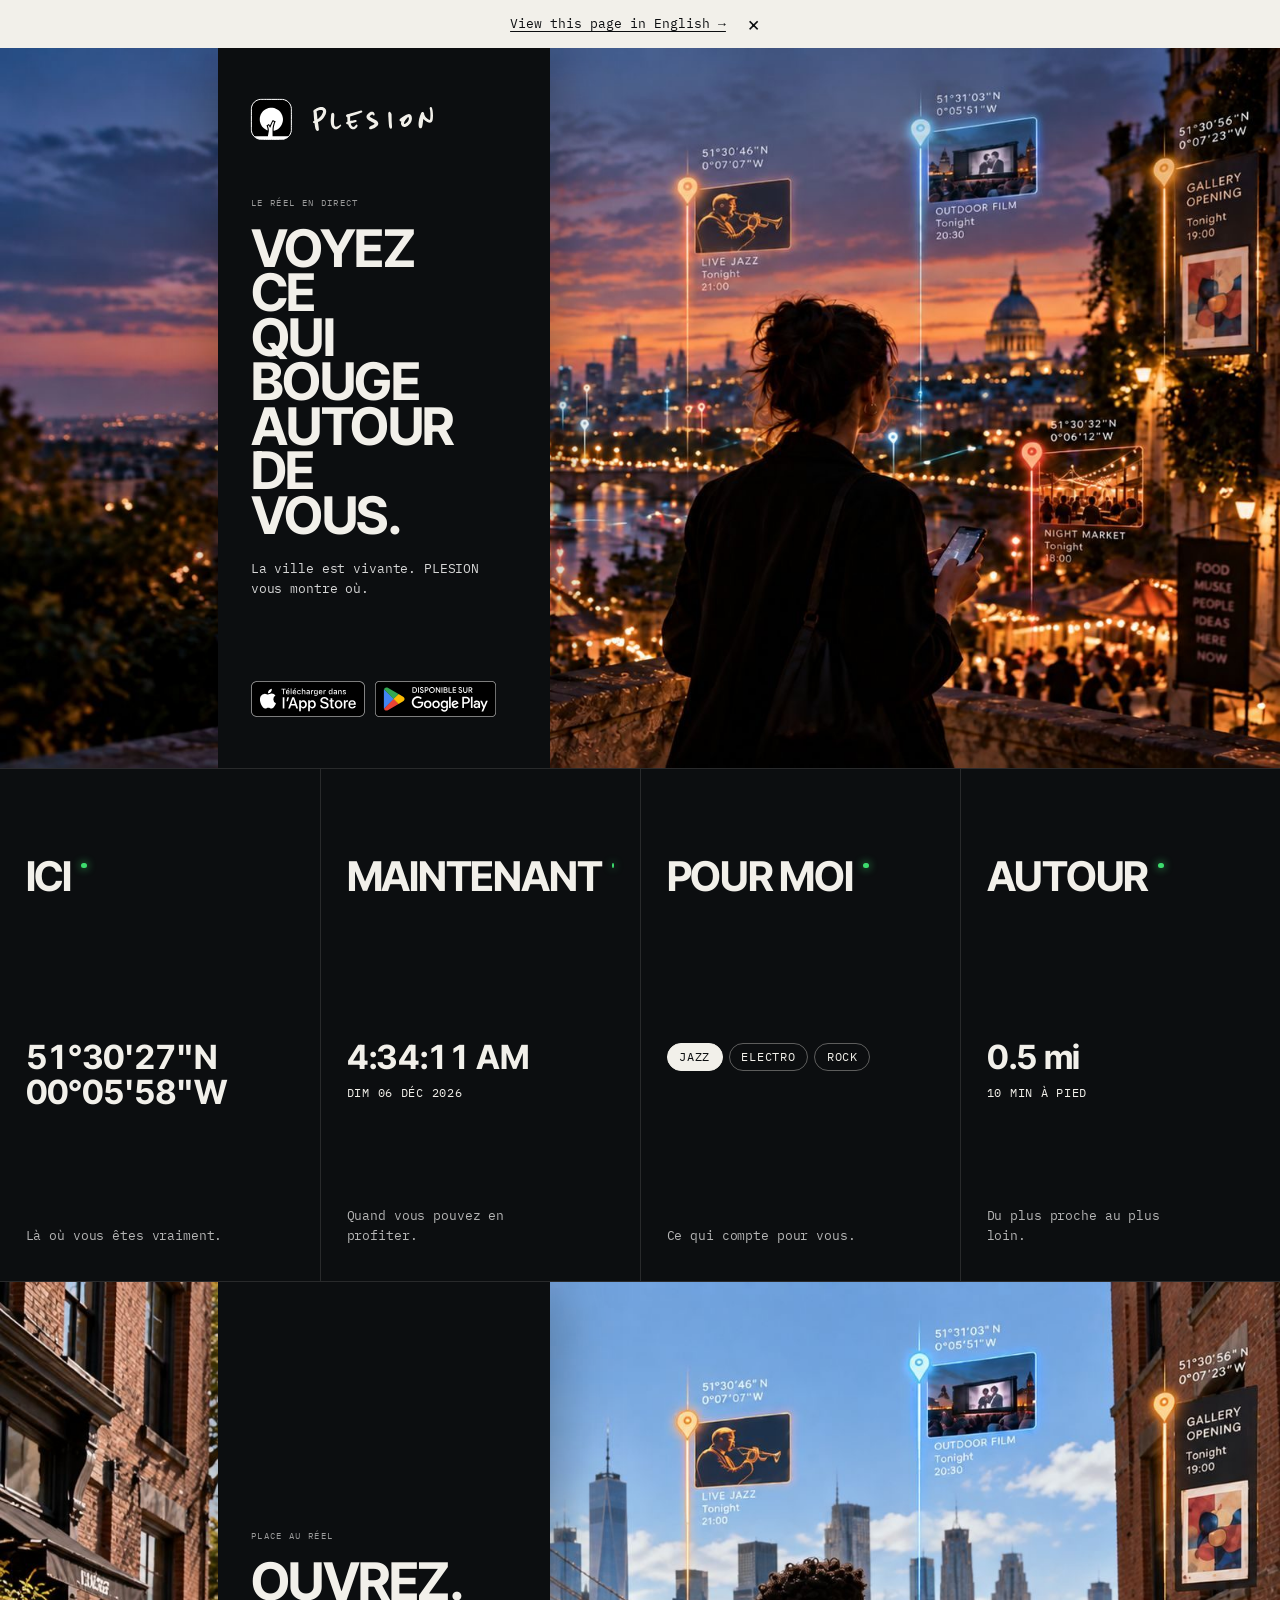
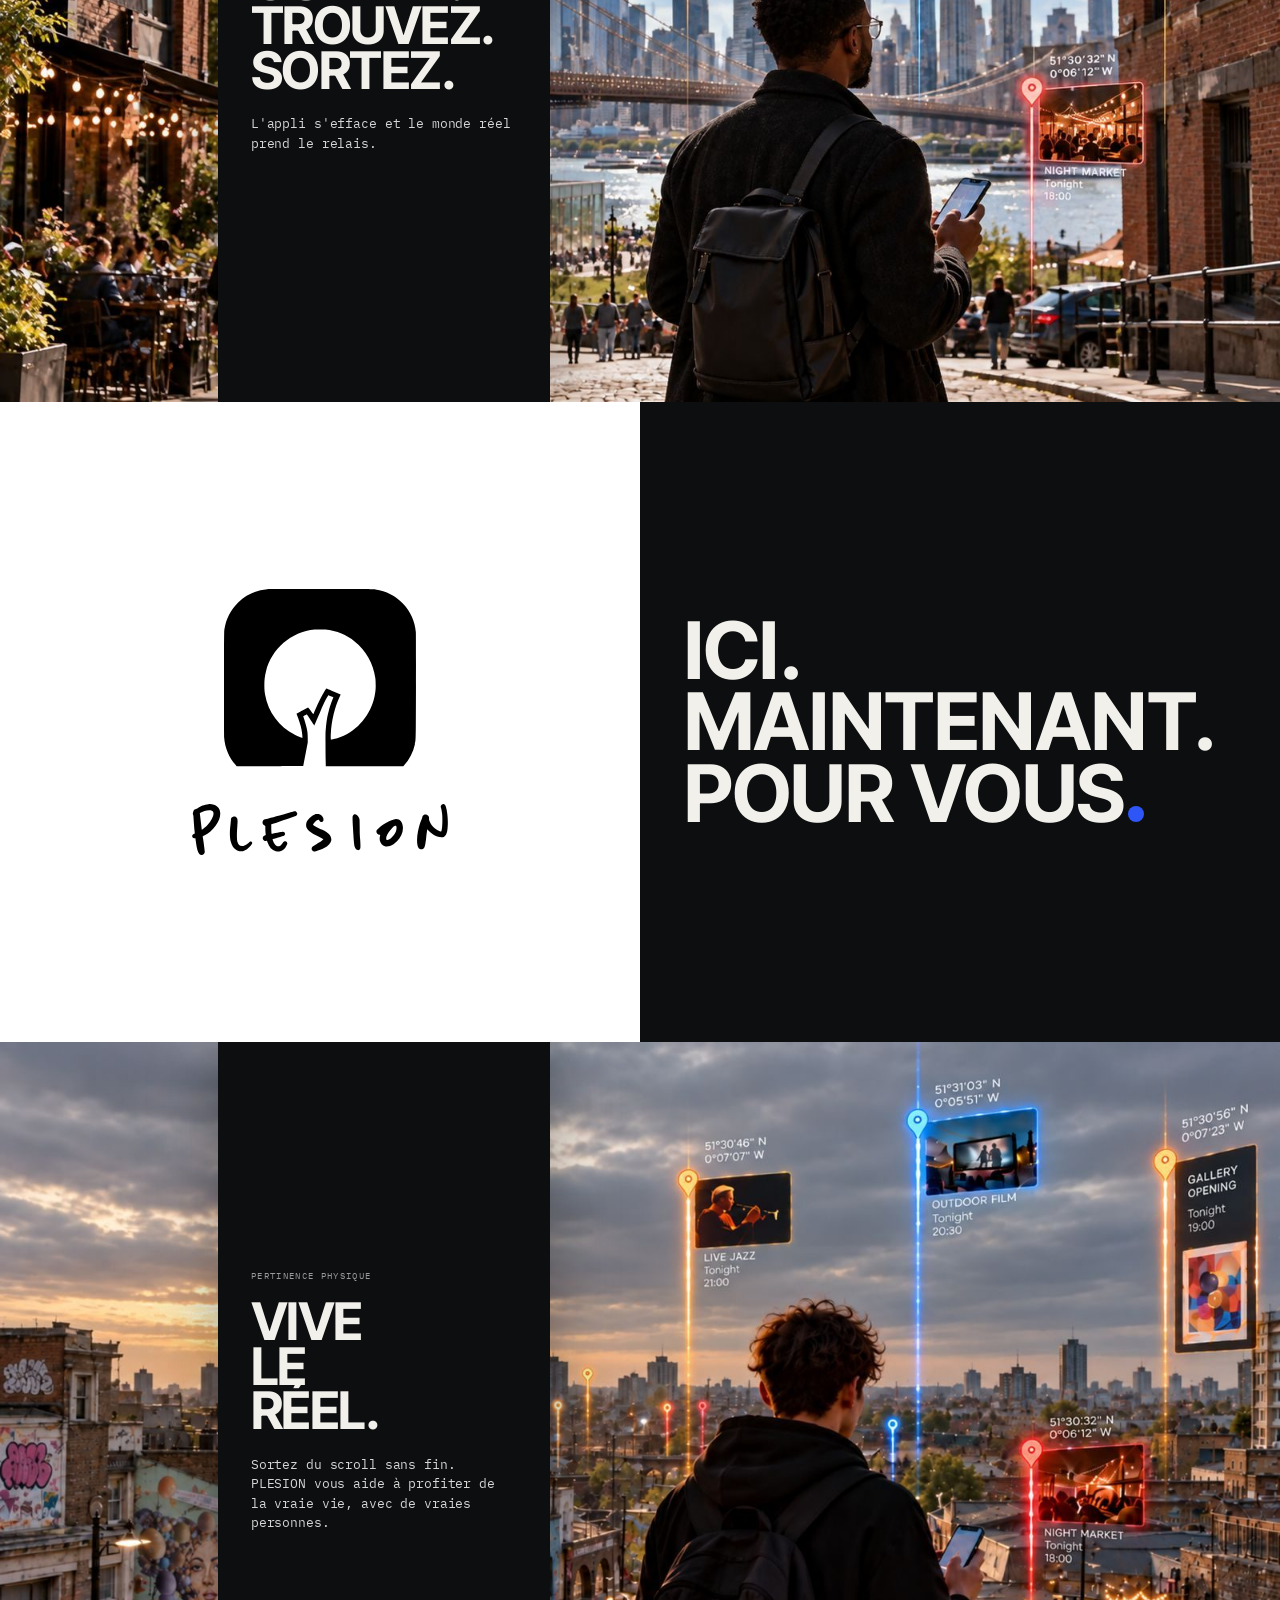
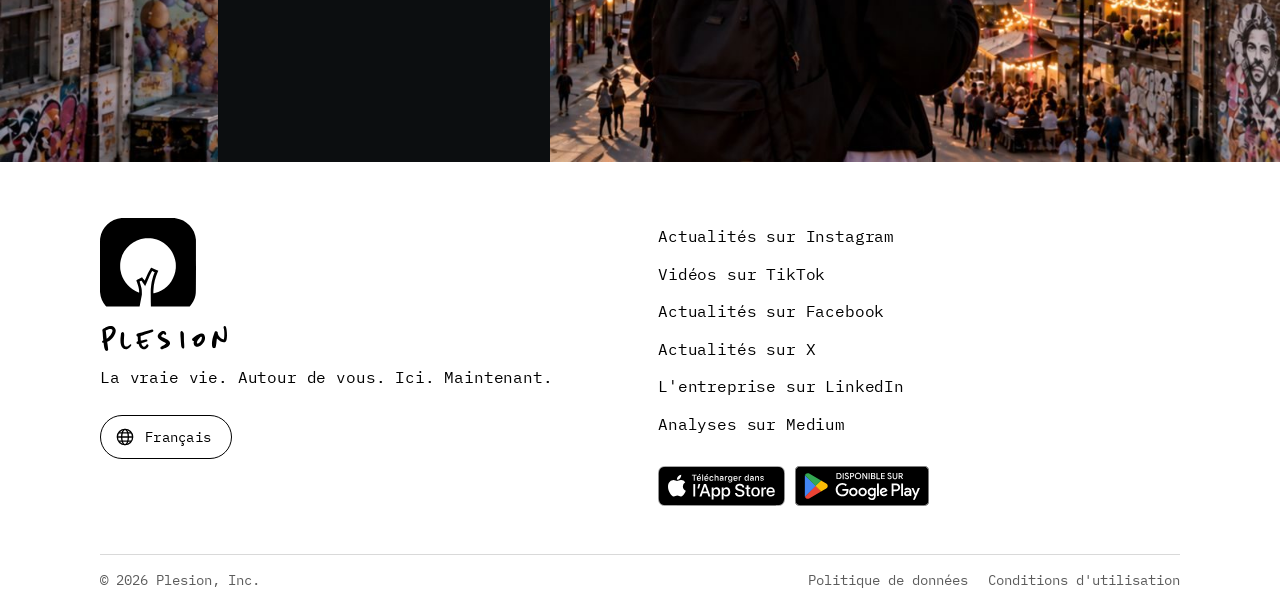
==== commit 05c1f4e7: "French and Italian store badges on the translated home pages Official App Store and Google Play badg" ====
--- a/fr/index.html
+++ b/fr/index.html
@@ -62,8 +62,8 @@
         <h1 id="live-title" class="live-title"><span>Voyez</span> <span>ce</span> <span>qui</span> <span>bouge</span> <span>autour</span> <span>de</span> <span>vous.</span></h1>
         <p class="live-lede">La ville est vivante. PLESION vous montre où.</p>
         <div class="live-badges">
-          <a class="badge" href="https://apps.apple.com/app/apple-store/id1502237943?pt=123825760&amp;ct=website-top&amp;mt=8"><img src="/assets/badge-app-store.svg" alt="Télécharger dans l'App Store" width="120" height="40"></a>
-          <a class="badge" href="https://play.google.com/store/apps/details?id=com.vantino.plesion&amp;referrer=utm_source%3Dwebsite-top%26utm_medium%3Dwebsite%26utm_campaign%3Dbadge"><img src="/assets/badge-google-play.svg" alt="Disponible sur Google Play" width="135" height="40"></a>
+          <a class="badge" href="https://apps.apple.com/app/apple-store/id1502237943?pt=123825760&amp;ct=website-top&amp;mt=8"><img src="/assets/badge-app-store-fr.svg" alt="Télécharger dans l'App Store" width="127" height="40"></a>
+          <a class="badge" href="https://play.google.com/store/apps/details?id=com.vantino.plesion&amp;referrer=utm_source%3Dwebsite-top%26utm_medium%3Dwebsite%26utm_campaign%3Dbadge"><img src="/assets/badge-google-play-fr.svg" alt="Disponible sur Google Play" width="135" height="40"></a>
         </div>
       </div>
       <div class="live-photo" role="img" aria-label="Au crépuscule, sur une terrasse dominant une ville illuminée, une femme tient son téléphone ; des publications pour un concert de jazz, un film en plein air et un marché de nuit sont épinglées dans le paysage.">
@@ -149,8 +149,8 @@
             <li><a href="https://plesion.medium.com/" target="_blank" rel="noopener">Analyses sur Medium</a></li>
           </ul>
           <div class="foot-dl">
-            <a class="badge" href="https://apps.apple.com/app/apple-store/id1502237943?pt=123825760&amp;ct=website-footer&amp;mt=8"><img src="/assets/badge-app-store.svg" alt="Télécharger dans l'App Store" width="120" height="40"></a>
-            <a class="badge" href="https://play.google.com/store/apps/details?id=com.vantino.plesion&amp;referrer=utm_source%3Dwebsite-footer%26utm_medium%3Dwebsite%26utm_campaign%3Dbadge"><img src="/assets/badge-google-play.svg" alt="Disponible sur Google Play" width="135" height="40"></a>
+            <a class="badge" href="https://apps.apple.com/app/apple-store/id1502237943?pt=123825760&amp;ct=website-footer&amp;mt=8"><img src="/assets/badge-app-store-fr.svg" alt="Télécharger dans l'App Store" width="127" height="40"></a>
+            <a class="badge" href="https://play.google.com/store/apps/details?id=com.vantino.plesion&amp;referrer=utm_source%3Dwebsite-footer%26utm_medium%3Dwebsite%26utm_campaign%3Dbadge"><img src="/assets/badge-google-play-fr.svg" alt="Disponible sur Google Play" width="135" height="40"></a>
           </div>
         </nav>
       </div>
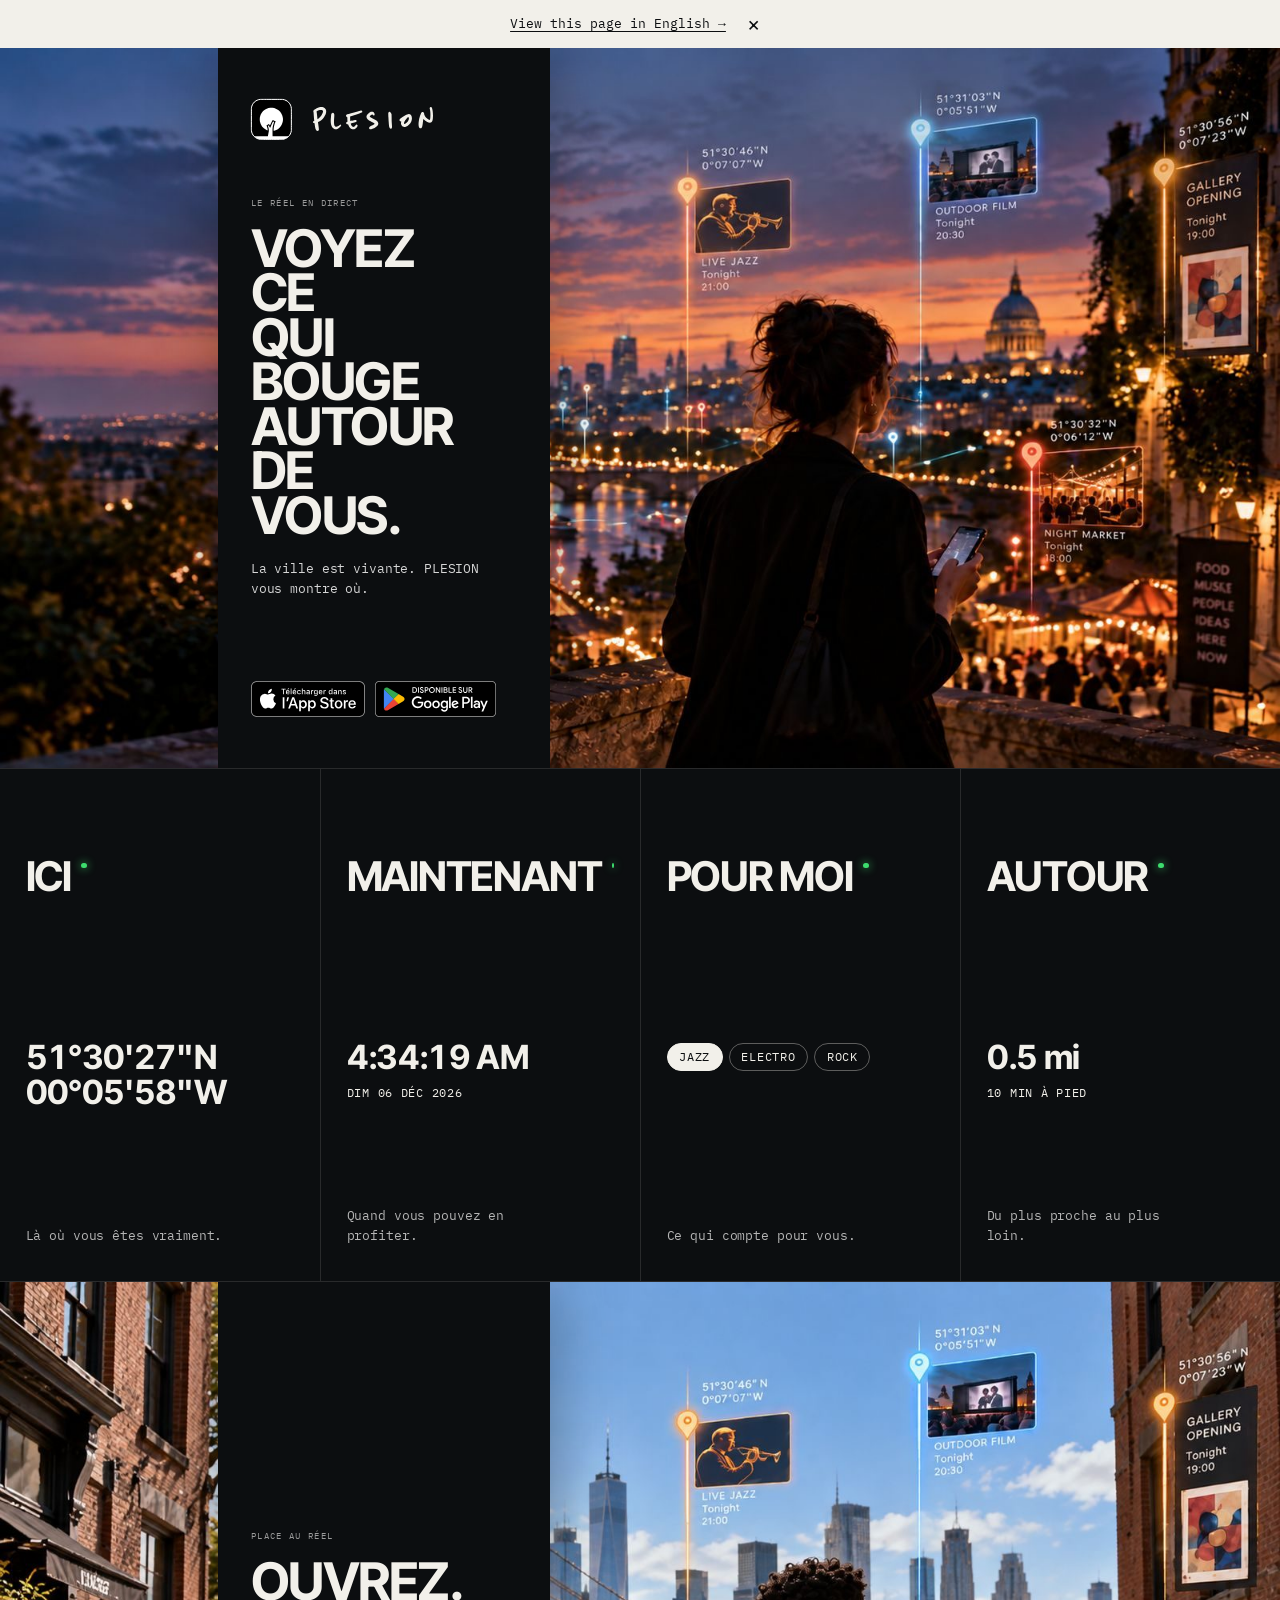
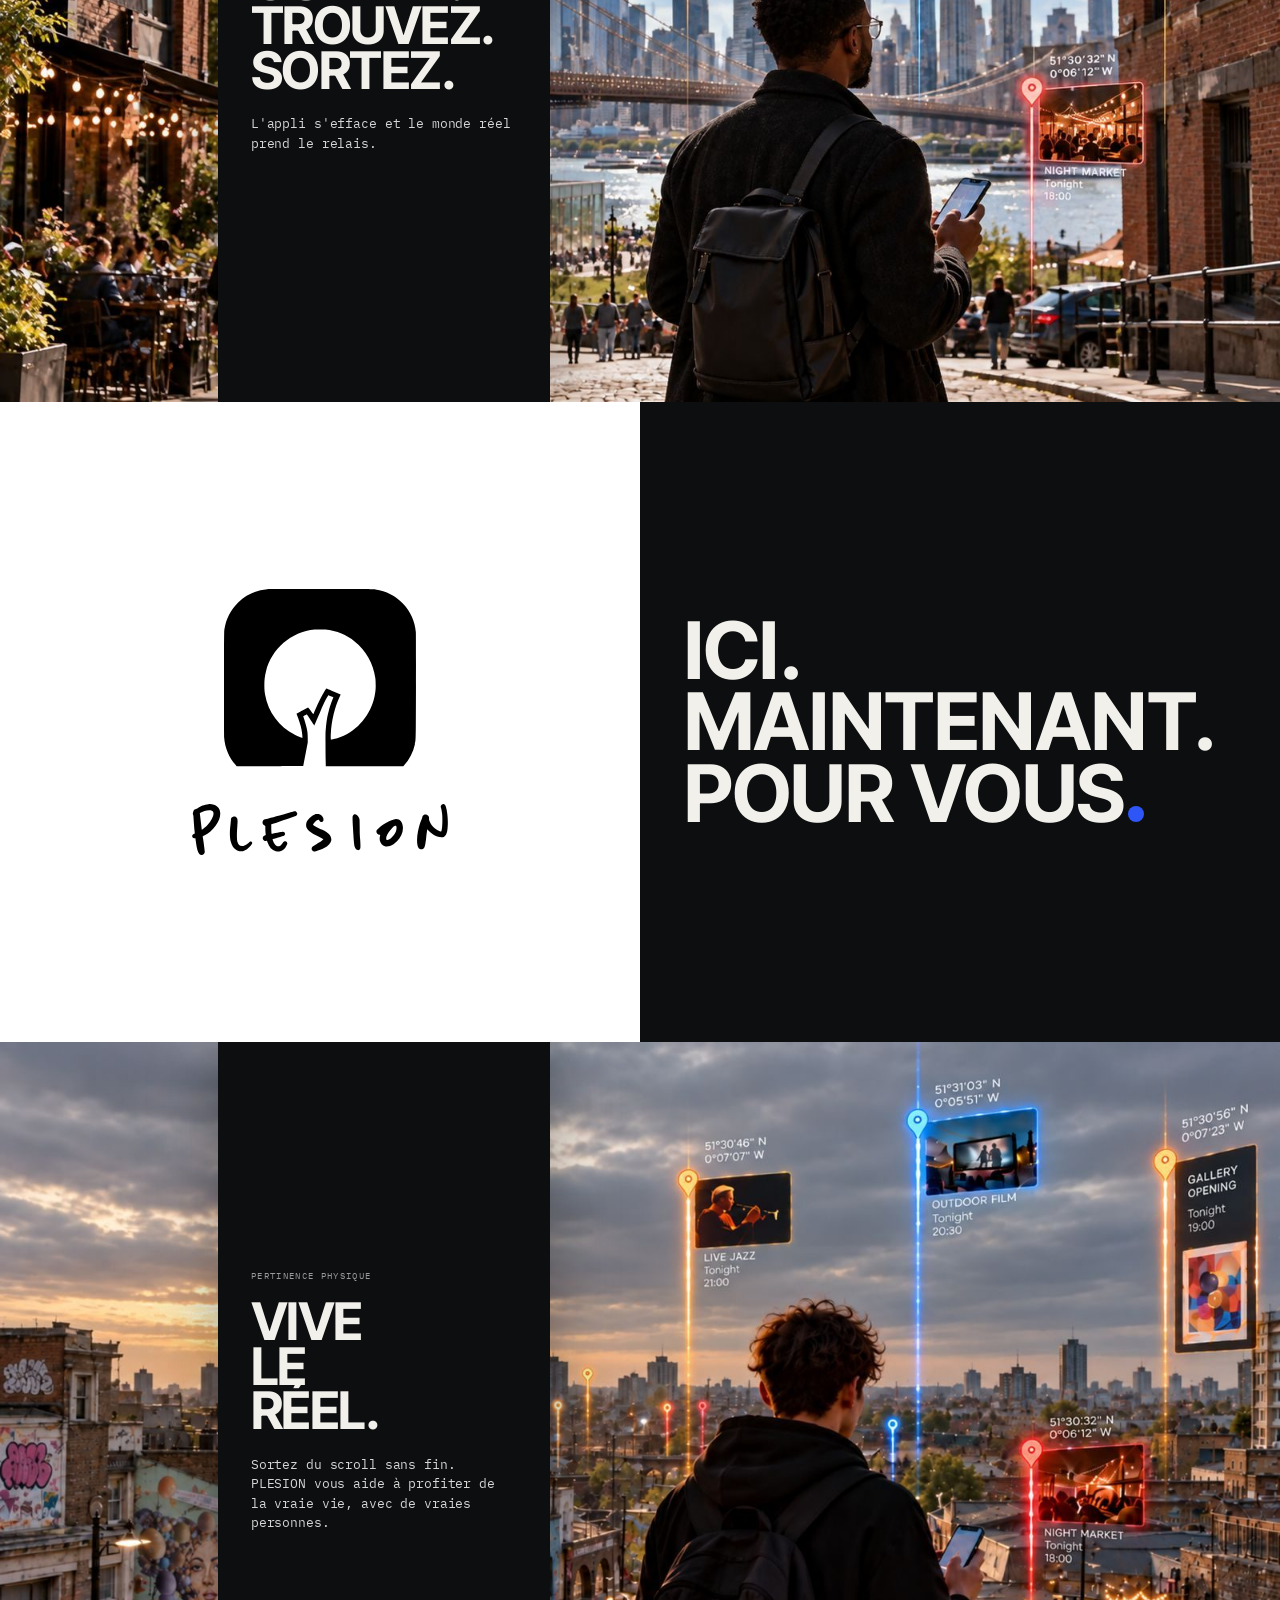
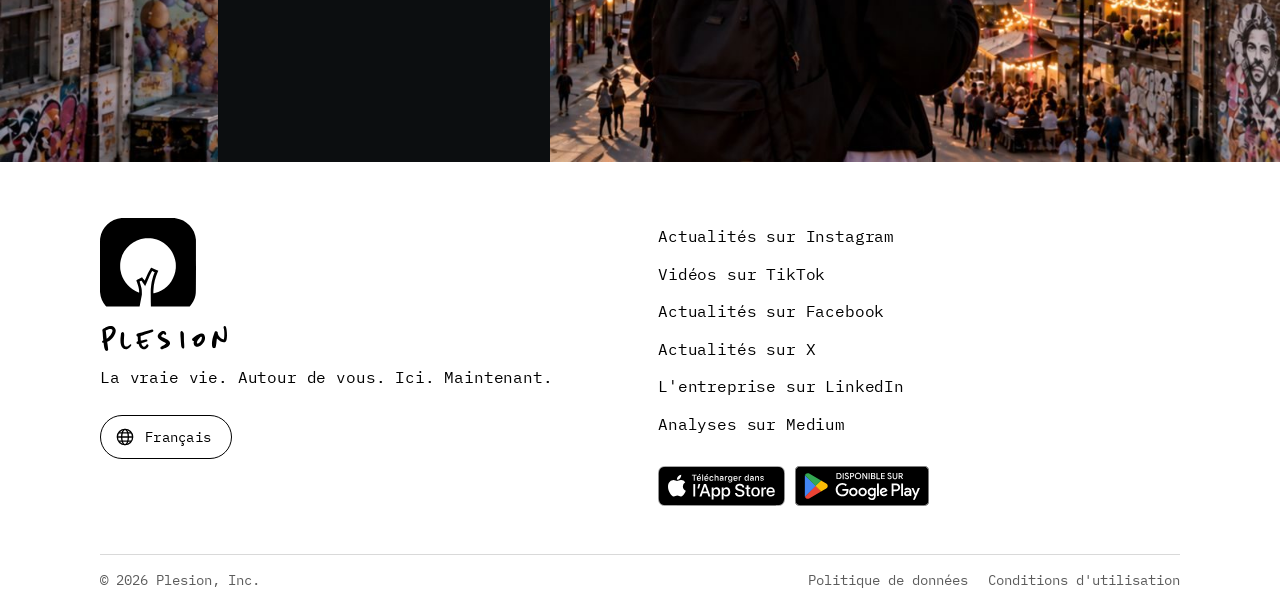
==== commit da161814: "TikTok link: @plesionapp Co-Authored-By: Claude Opus 5.5 <noreply@anthropic.com> Claude-Session: htt" ====
--- a/fr/index.html
+++ b/fr/index.html
@@ -142,7 +142,7 @@
         <nav class="footer-social" aria-label="PLESION sur les réseaux sociaux et les boutiques d'applications">
           <ul>
             <li><a href="https://www.instagram.com/plesionapp/" target="_blank" rel="noopener">Actualités sur Instagram</a></li>
-            <li><a href="https://www.tiktok.com/@plesion.app" target="_blank" rel="noopener">Vidéos sur TikTok</a></li>
+            <li><a href="https://www.tiktok.com/@plesionapp" target="_blank" rel="noopener">Vidéos sur TikTok</a></li>
             <li><a href="https://www.facebook.com/plesionapp" target="_blank" rel="noopener">Actualités sur Facebook</a></li>
             <li><a href="https://x.com/PlesionApp" target="_blank" rel="noopener">Actualités sur X</a></li>
             <li><a href="https://www.linkedin.com/company/plesion" target="_blank" rel="noopener">L'entreprise sur LinkedIn</a></li>
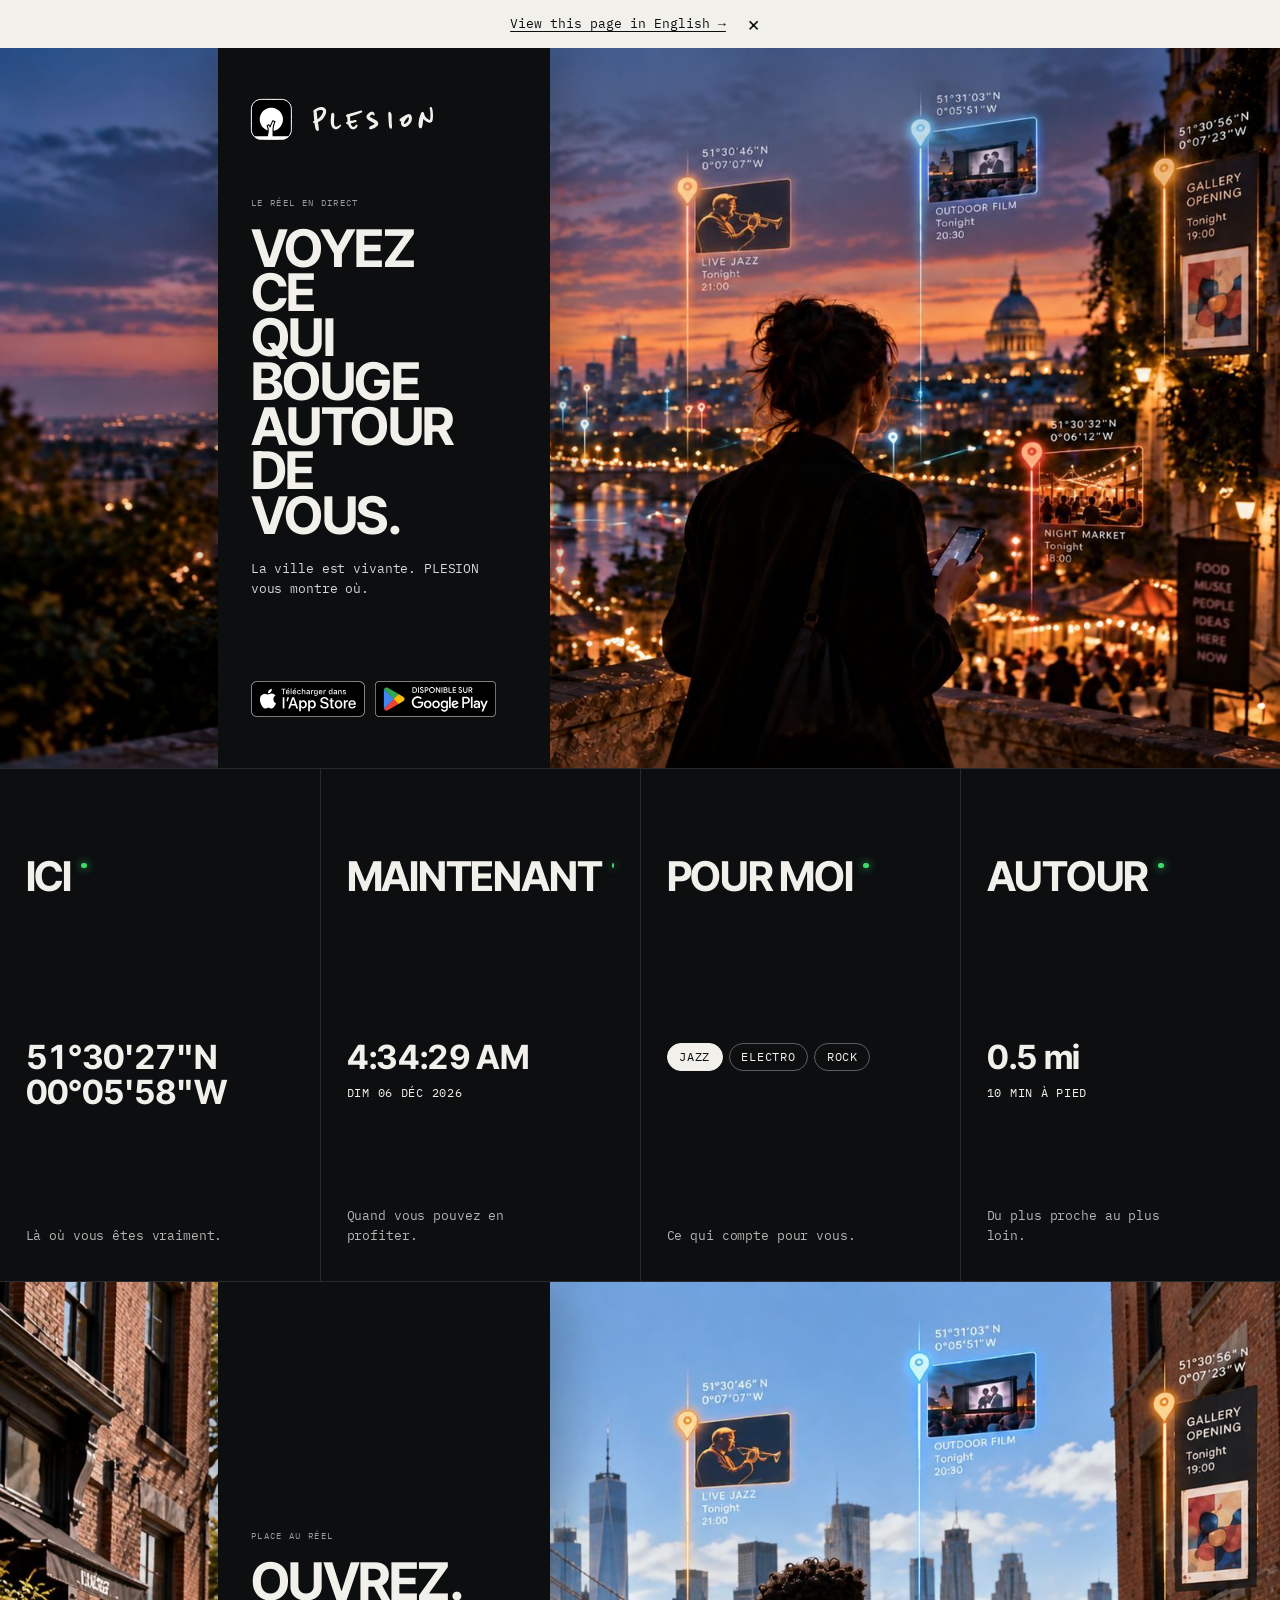
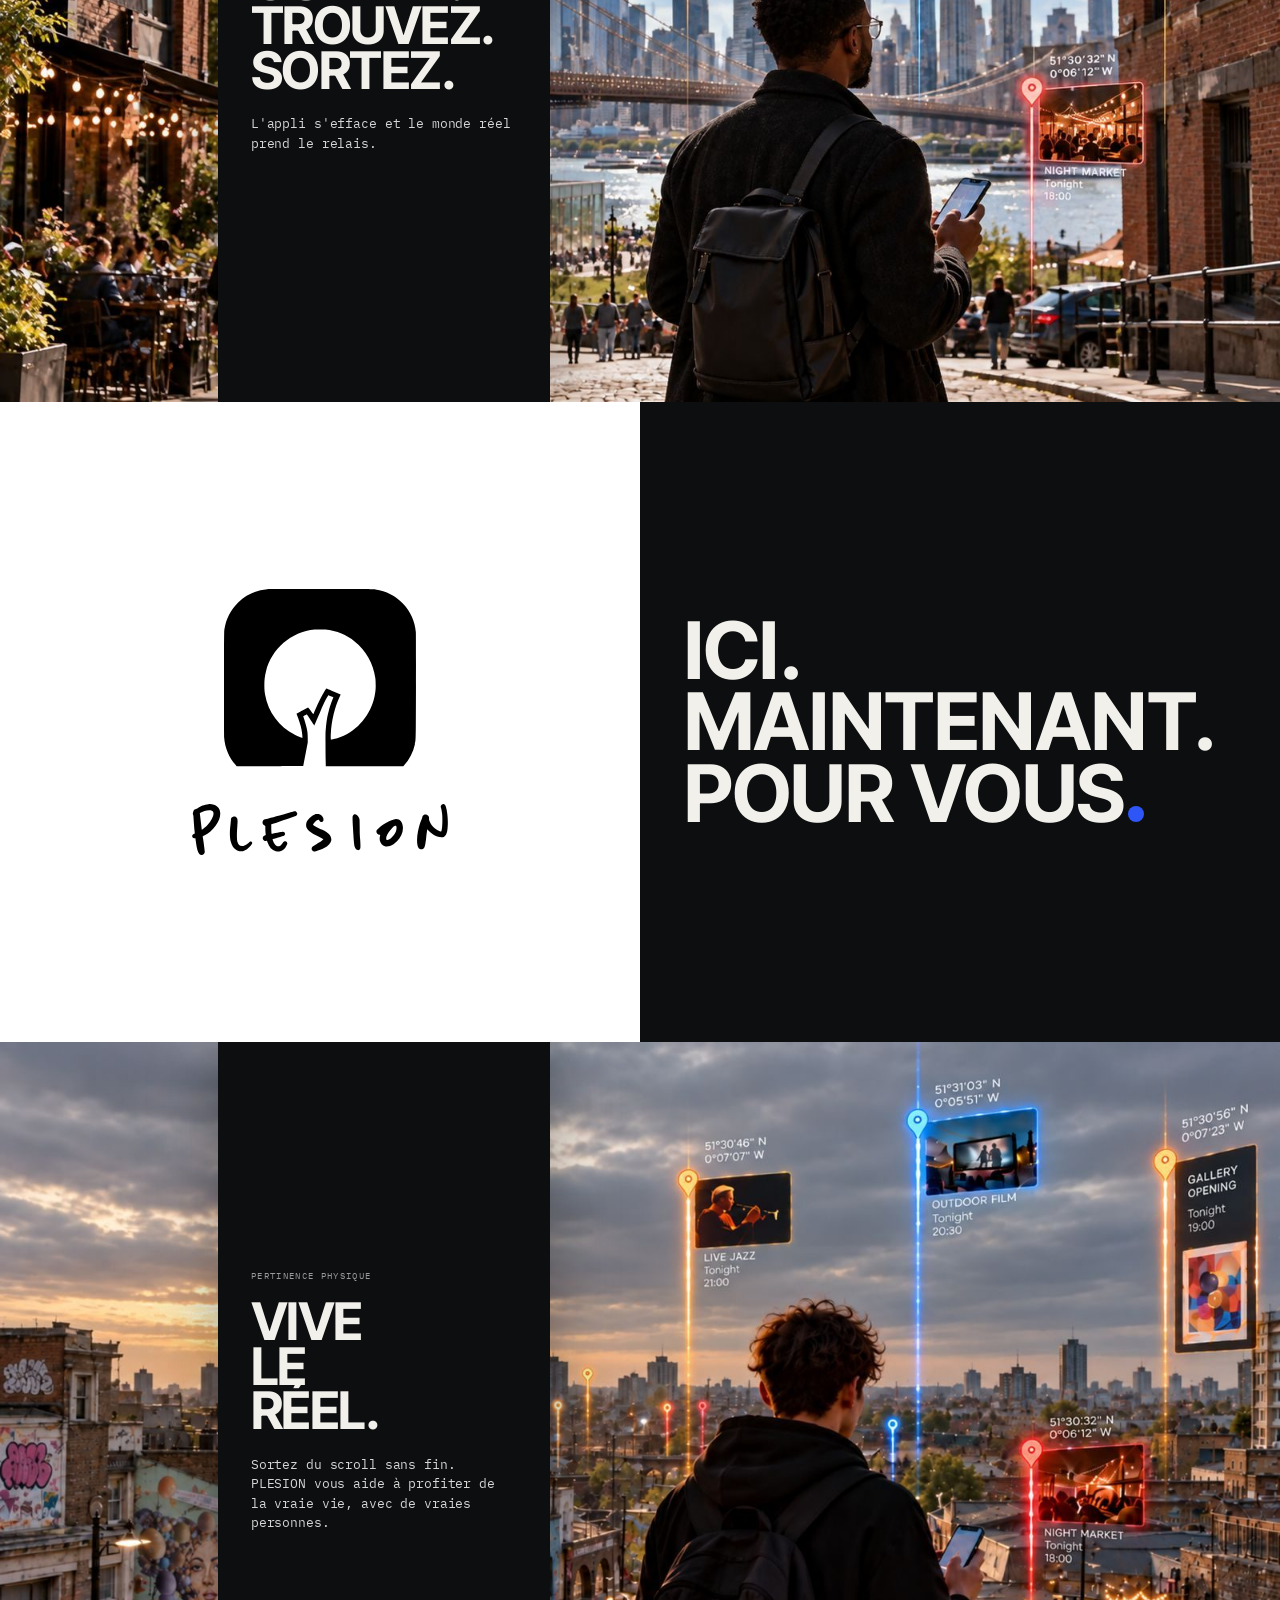
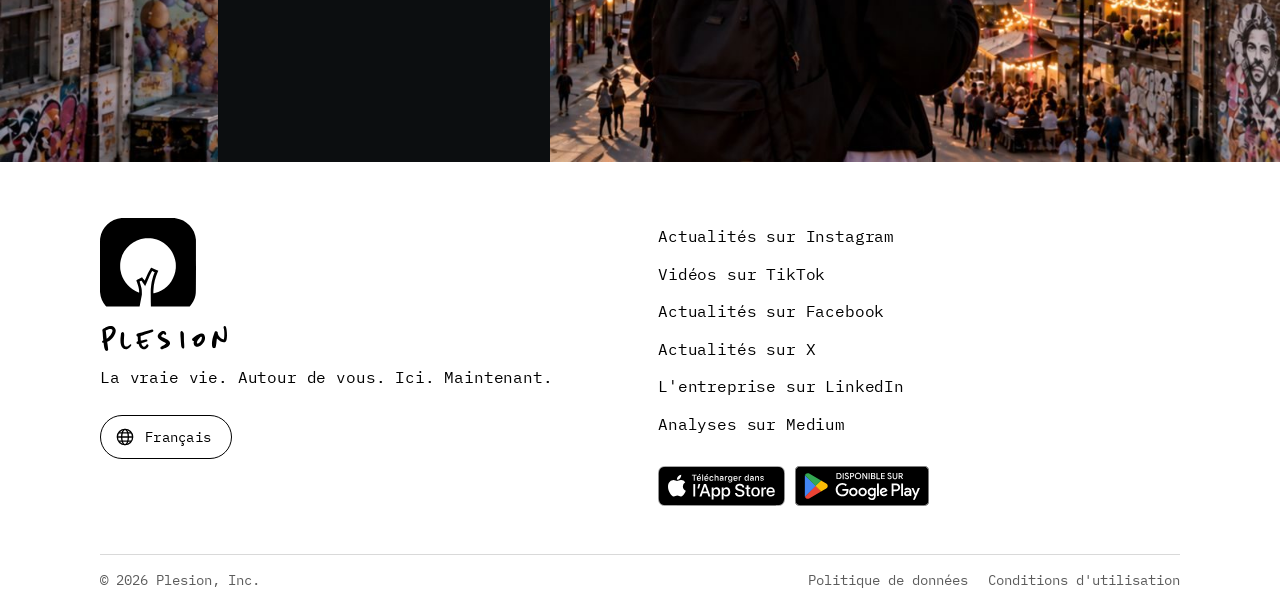
==== commit 85cc3044: "French and Italian legal pages with the English text Local header, footer and switcher keep French a" ====
--- a/fr/index.html
+++ b/fr/index.html
@@ -27,7 +27,7 @@
   <meta name="twitter:card" content="summary_large_image">
   <link rel="preload" href="/assets/fonts/inter-tight-latin-700-normal.woff2" as="font" type="font/woff2" crossorigin>
   <link rel="preload" href="/assets/fonts/ibm-plex-mono-latin-400-normal.woff2" as="font" type="font/woff2" crossorigin>
-  <link rel="stylesheet" href="/styles.css?v=20261005-3">
+  <link rel="stylesheet" href="/styles.css?v=20261005-4">
   <script type="application/ld+json">
   {
     "@context": "https://schema.org",
@@ -158,8 +158,8 @@
         <p class="copyright">© 2026 Plesion, Inc.</p>
         <nav aria-label="Mentions légales">
           <ul class="footer-legal">
-            <li><a href="/data-policy" hreflang="en">Politique de données</a></li>
-            <li><a href="/terms-of-service" hreflang="en">Conditions d'utilisation</a></li>
+            <li><a href="/fr/data-policy">Politique de données</a></li>
+            <li><a href="/fr/terms-of-service">Conditions d'utilisation</a></li>
           </ul>
         </nav>
       </div>
@@ -215,39 +215,7 @@
       el.innerHTML = dms(c[0], 'N', 'S', 2) + '<br>' + dms(c[1], 'E', 'W', 2);
     })();
   </script>
-  <script>
-    // Language: the footer switcher, and a one-time line when the browser prefers another language we have
-    (function () {
-      var PAGES = { en: '/', fr: '/fr/', it: '/it/' };
-      var HINT = { en: ['View this page in English', 'Close'], fr: ['Voir cette page en français', 'Fermer'], it: ['Visualizza questa pagina in italiano', 'Chiudi'] };
-      var cur = document.documentElement.lang;
-      function get(k) { try { return localStorage.getItem(k); } catch (e) { return null; } }
-      function put(k, v) { try { localStorage.setItem(k, v); } catch (e) {} }
-      document.querySelectorAll('a[data-lang]').forEach(function (a) { a.addEventListener('click', function () { put('plesion-lang', a.getAttribute('data-lang')); }); });
-
-      var btn = document.querySelector('.lang-btn');
-      if (btn) {
-        var panel = document.getElementById('lang-panel'), veil = document.querySelector('.lang-veil');
-        var set = function (open) { btn.setAttribute('aria-expanded', open); panel.hidden = !open; veil.hidden = !open; if (open) panel.focus(); };
-        btn.addEventListener('click', function () { set(panel.hidden); });
-        panel.querySelector('.lang-close').addEventListener('click', function () { set(false); btn.focus(); });
-        veil.addEventListener('click', function () { set(false); });
-        document.addEventListener('click', function (e) { if (!panel.hidden && !e.target.closest('.lang')) set(false); });
-        document.addEventListener('keydown', function (e) { if (e.key === 'Escape' && !panel.hidden) { set(false); btn.focus(); } });
-      }
-
-      var bar = document.querySelector('.lang-hint');
-      if (!bar || get('plesion-lang') || get('plesion-lang-hint')) return;
-      var pref = null;
-      (navigator.languages || [navigator.language]).some(function (l) { var p = String(l || '').slice(0, 2).toLowerCase(); if (PAGES[p]) { pref = p; return true; } return false; });
-      if (!pref || pref === cur) return;
-      bar.innerHTML = '<a href="' + PAGES[pref] + '" lang="' + pref + '" hreflang="' + pref + '" data-lang="' + pref + '">' + HINT[pref][0] + ' →</a>' +
-        '<button type="button" aria-label="' + HINT[pref][1] + '" lang="' + pref + '">×</button>';
-      bar.querySelector('a').addEventListener('click', function () { put('plesion-lang', pref); });
-      bar.querySelector('button').addEventListener('click', function () { put('plesion-lang-hint', '1'); bar.hidden = true; });
-      bar.hidden = false;
-    })();
-  </script>
+  <script src="/assets/lang.js?v=20261005-1" defer></script>
   <!-- Cloudflare Web Analytics --><script defer src='https://static.cloudflareinsights.com/beacon.min.js' data-cf-beacon='{"token": "6d3f76ef62d545f2af6ae02d0a30a107"}'></script><!-- End Cloudflare Web Analytics -->
 </body>
 </html>
--- a/styles.css
+++ b/styles.css
@@ -639,3 +639,6 @@
 @media (min-width: 901px) { :lang(fr) .now-strip .ns-label { font-size: 3.2vw; } }
 :lang(fr) .duo-lines .l1, :lang(fr) .duo-lines .l2, :lang(fr) .duo-lines .l3 { font-size: 6.2vw; }
 @media (max-width: 600px) { :lang(fr) .duo-lines .l1, :lang(fr) .duo-lines .l2, :lang(fr) .duo-lines .l3 { font-size: 13.4vw; } }
+
+/* Translated legal pages: a short note under the title that the document is in English */
+.legal-note { margin: 14px 0 0; font: 400 0.9rem/1.45 var(--font-data); color: var(--fg-soft); }
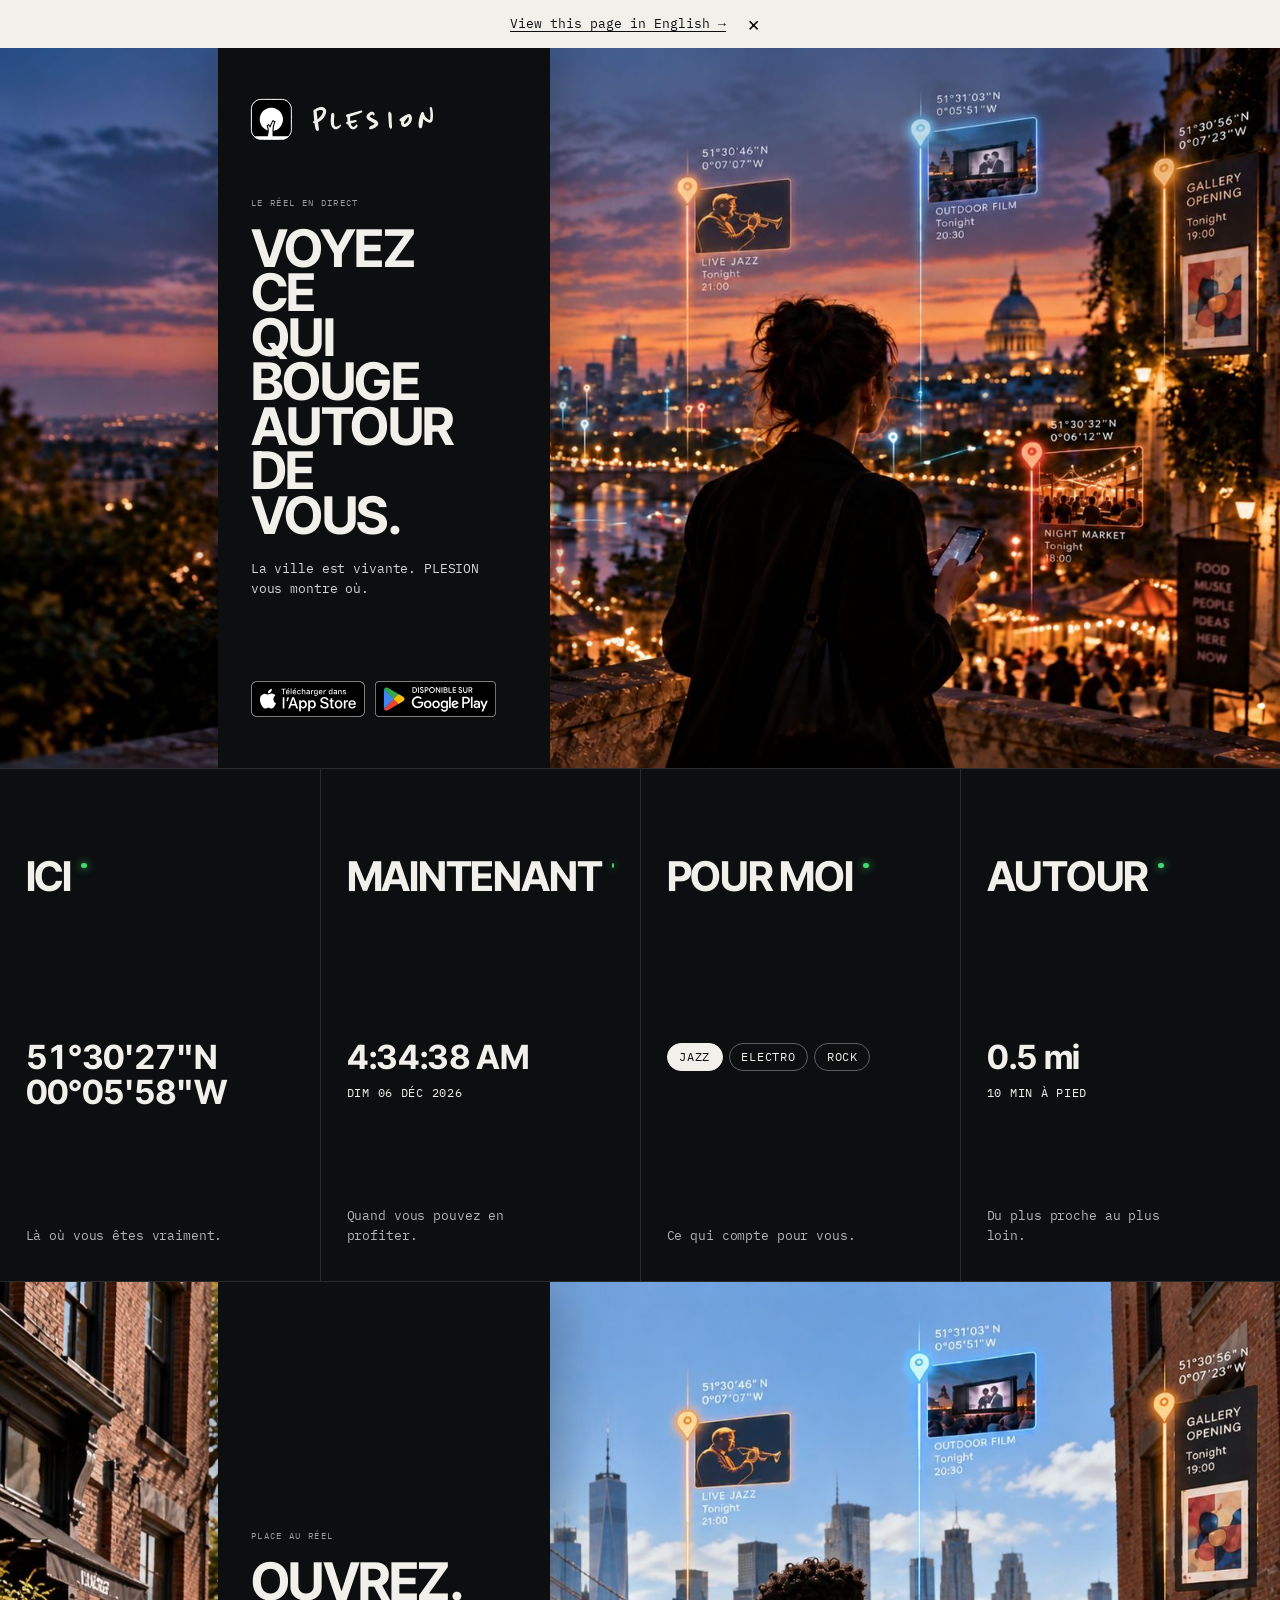
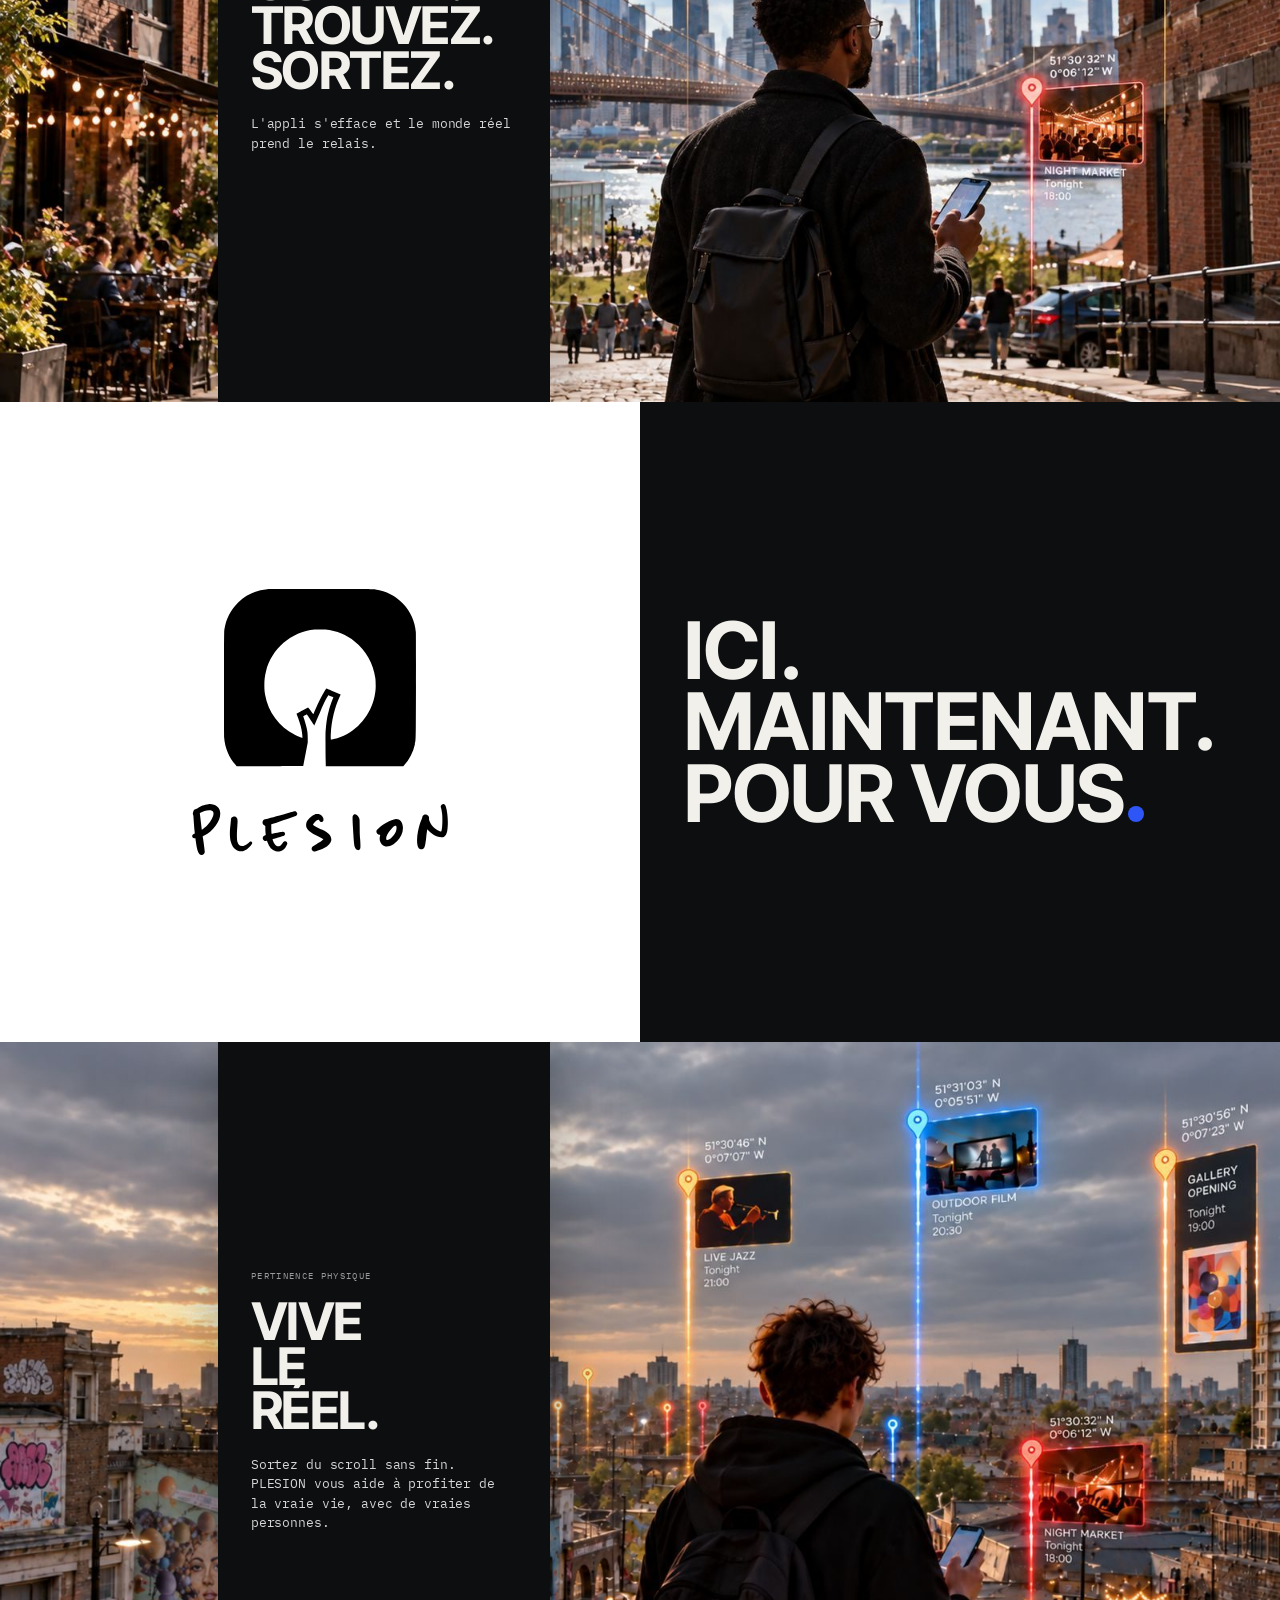
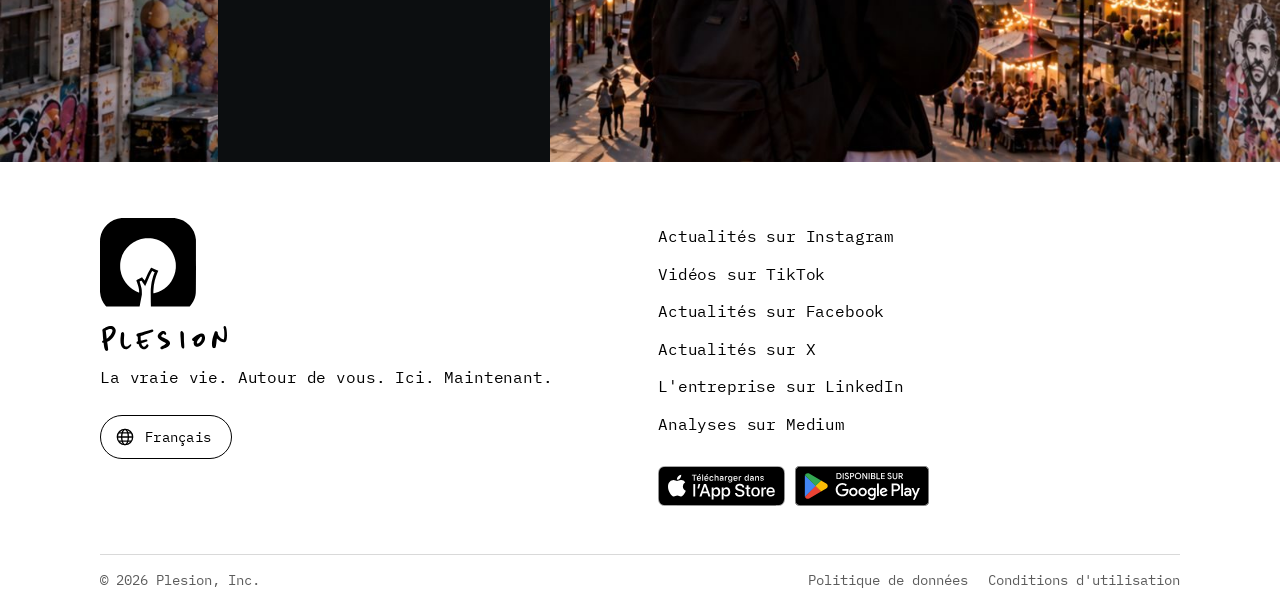
==== commit 60021d2d: "Phone titles: short words share lines On phones and tablets, title words wrap together and lines are" ====
--- a/fr/index.html
+++ b/fr/index.html
@@ -27,7 +27,7 @@
   <meta name="twitter:card" content="summary_large_image">
   <link rel="preload" href="/assets/fonts/inter-tight-latin-700-normal.woff2" as="font" type="font/woff2" crossorigin>
   <link rel="preload" href="/assets/fonts/ibm-plex-mono-latin-400-normal.woff2" as="font" type="font/woff2" crossorigin>
-  <link rel="stylesheet" href="/styles.css?v=20261005-4">
+  <link rel="stylesheet" href="/styles.css?v=20261005-5">
   <script type="application/ld+json">
   {
     "@context": "https://schema.org",
@@ -59,7 +59,7 @@
       <div class="live-text">
         <div class="live-brand"><svg class="live-brand-icon" viewBox="-40 -40 1248 1248" aria-hidden="true" focusable="false"><path fill="#fff" fill-rule="evenodd" d="M265.5,1167.3C225.3,1164.0 191.5,1154.8 158.1,1138.1C127.9,1122.9 104.6,1105.7 80.0,1080.3C33.8,1032.8 6.2,971.5 1.0,905.0C0.2,894.6 -0.0,802.1 0.2,574.5C0.6,279.6 0.7,257.7 2.3,247.0C12.5,180.2 40.1,126.2 87.7,80.0C135.2,33.8 196.5,6.2 263.0,1.0C273.4,0.2 365.9,-0.0 593.5,0.2C888.4,0.6 910.3,0.7 921.0,2.3C987.8,12.5 1041.8,40.1 1088.0,87.7C1134.2,135.2 1161.8,196.5 1167.0,263.0C1167.8,273.4 1168.0,365.9 1167.8,593.5C1167.4,888.4 1167.3,910.3 1165.7,921.0C1155.5,987.8 1127.9,1041.8 1080.3,1088.0C1033.3,1133.7 972.4,1161.4 906.7,1166.9C897.8,1167.7 797.5,1167.9 581.7,1167.8C410.0,1167.7 267.7,1167.5 265.5,1167.3Z"/><path fill="#000" fill-rule="evenodd" d="M70.0,1069.9C30.5,1025.1 5.7,966.0 1.0,905.0C0.2,894.6 -0.0,802.1 0.2,574.5C0.6,279.6 0.7,257.7 2.3,247.0C12.5,180.2 40.1,126.2 87.7,80.0C135.2,33.8 196.5,6.2 263.0,1.0C273.4,0.2 365.9,-0.0 593.5,0.2C888.4,0.6 910.3,0.7 921.0,2.3C987.8,12.5 1041.8,40.1 1088.0,87.7C1134.2,135.2 1161.8,196.5 1167.0,263.0C1167.8,273.4 1168.0,365.9 1167.8,593.5C1167.4,942.1 1167.9,914.7 1161.4,944.0C1150.5,992.6 1127.0,1038.4 1094.6,1073.8L1090.7,1078.0L855.0,1078.0L619.2,1078.0L618.4,1037.2C618.0,1014.8 617.6,967.2 617.5,931.5C617.5,870.6 617.6,865.2 619.8,845.5C625.0,796.7 628.0,778.8 636.0,746.9C642.9,719.7 651.5,693.1 659.9,672.9L665.7,659.1L650.3,652.5C641.8,648.8 634.7,646.0 634.5,646.2C634.0,646.9 622.0,668.0 617.7,676.0C610.4,689.5 598.7,715.2 586.3,745.0C576.4,768.7 550.3,828.9 549.5,829.8C549.3,830.0 539.5,815.6 527.7,797.8C516.0,780.0 505.4,764.8 504.4,763.9C502.6,762.3 501.9,762.5 493.0,767.6C487.8,770.5 483.1,773.1 482.7,773.2C482.2,773.4 483.5,778.3 485.5,784.0C490.8,799.3 499.4,829.6 502.9,845.6C508.4,870.8 509.4,881.1 509.4,908.5L509.4,933.5L495.7,1004.9C488.2,1044.2 482.0,1076.7 482.0,1077.2C482.0,1077.6 390.9,1078.0 279.6,1078.0L77.1,1078.0L70.0,1069.9ZM668.5,913.1C725.1,898.2 771.7,872.7 815.3,832.7C834.1,815.4 850.6,795.8 866.8,771.5C898.4,724.2 917.2,669.9 922.1,612.1C923.6,594.5 922.7,557.2 920.5,541.0C908.3,452.1 864.1,374.1 794.6,318.7C772.7,301.3 740.2,282.1 714.5,271.4C684.4,259.0 649.9,250.4 616.1,247.0C602.8,245.7 565.2,245.7 551.9,247.0C408.2,261.4 289.7,363.4 255.0,502.7C248.0,530.8 245.5,552.0 245.5,584.0C245.5,609.8 246.4,621.4 250.1,643.0C267.8,747.0 336.2,839.3 431.0,887.2C443.5,893.5 473.3,906.0 475.9,906.0C479.4,906.0 474.3,864.3 467.4,836.5C463.5,820.8 453.7,790.9 446.2,772.0C443.4,765.1 441.5,759.2 441.8,758.8C442.2,758.5 458.0,749.7 476.9,739.4L511.4,720.6L515.7,725.5C518.1,728.2 525.3,737.5 531.8,746.2C543.5,761.9 543.5,761.9 544.7,759.2C545.4,757.7 550.6,745.5 556.4,732.0C575.2,687.5 591.5,654.9 610.6,623.0C615.7,614.5 620.3,606.9 620.8,606.2C621.5,605.1 631.1,608.8 665.7,623.6L709.7,642.3L703.7,654.9C674.0,717.5 653.9,800.8 649.9,878.9C648.6,903.8 649.3,917.0 651.8,917.0C652.8,917.0 660.2,915.2 668.5,913.1Z"/><path class="icon-stroke" d="M265.5,1167.3C225.3,1164.0 191.5,1154.8 158.1,1138.1C127.9,1122.9 104.6,1105.7 80.0,1080.3C33.8,1032.8 6.2,971.5 1.0,905.0C0.2,894.6 -0.0,802.1 0.2,574.5C0.6,279.6 0.7,257.7 2.3,247.0C12.5,180.2 40.1,126.2 87.7,80.0C135.2,33.8 196.5,6.2 263.0,1.0C273.4,0.2 365.9,-0.0 593.5,0.2C888.4,0.6 910.3,0.7 921.0,2.3C987.8,12.5 1041.8,40.1 1088.0,87.7C1134.2,135.2 1161.8,196.5 1167.0,263.0C1167.8,273.4 1168.0,365.9 1167.8,593.5C1167.4,888.4 1167.3,910.3 1165.7,921.0C1155.5,987.8 1127.9,1041.8 1080.3,1088.0C1033.3,1133.7 972.4,1161.4 906.7,1166.9C897.8,1167.7 797.5,1167.9 581.7,1167.8C410.0,1167.7 267.7,1167.5 265.5,1167.3Z"/></svg><span class="brand-word" role="img" aria-label="PLESION"></span></div>
         <p class="live-eyebrow">Le réel en direct</p>
-        <h1 id="live-title" class="live-title"><span>Voyez</span> <span>ce</span> <span>qui</span> <span>bouge</span> <span>autour</span> <span>de</span> <span>vous.</span></h1>
+        <h1 id="live-title" class="live-title live-title--lead"><span>Voyez</span> <span>ce</span> <span>qui</span> <span>bouge</span> <span>autour</span> <span>de</span> <span>vous.</span></h1>
         <p class="live-lede">La ville est vivante. PLESION vous montre où.</p>
         <div class="live-badges">
           <a class="badge" href="https://apps.apple.com/app/apple-store/id1502237943?pt=123825760&amp;ct=website-top&amp;mt=8"><img src="/assets/badge-app-store-fr.svg" alt="Télécharger dans l'App Store" width="127" height="40"></a>
@@ -96,7 +96,7 @@
     <section class="live live--brooklyn" aria-labelledby="relevance-title">
       <div class="live-text">
         <p class="live-eyebrow">Place au réel</p>
-        <h2 id="relevance-title" class="live-title"><span>Ouvrez.</span> <span>Trouvez.</span> <span>Sortez.</span></h2>
+        <h2 id="relevance-title" class="live-title live-title--beats"><span>Ouvrez.</span> <span>Trouvez.</span> <span>Sortez.</span></h2>
         <p class="live-lede">L'appli s'efface et le monde réel prend le relais.</p>
       </div>
       <div class="live-photo" role="img" aria-label="Dans une rue pavée près d'un pont, un homme regarde son téléphone ; des publications pour un concert de jazz, un film en plein air, un vernissage et un marché de nuit flottent là où ils ont lieu. Brooklyn, New York.">
--- a/styles.css
+++ b/styles.css
@@ -642,3 +642,11 @@
 
 /* Translated legal pages: a short note under the title that the document is in English */
 .legal-note { margin: 14px 0 0; font: 400 0.9rem/1.45 var(--font-data); color: var(--fg-soft); }
+
+/* Titles on phones: short words share lines, balanced. The opening verb keeps its own line;
+   "beats" titles (Open. Discover. Go.; Real is good.) keep one word per line */
+@media (max-width: 900px) {
+  .live-title:not(.live-title--beats) span { display: inline; }
+  .live-title { text-wrap: balance; }
+  .live-title--lead span:first-child { display: block; }
+}
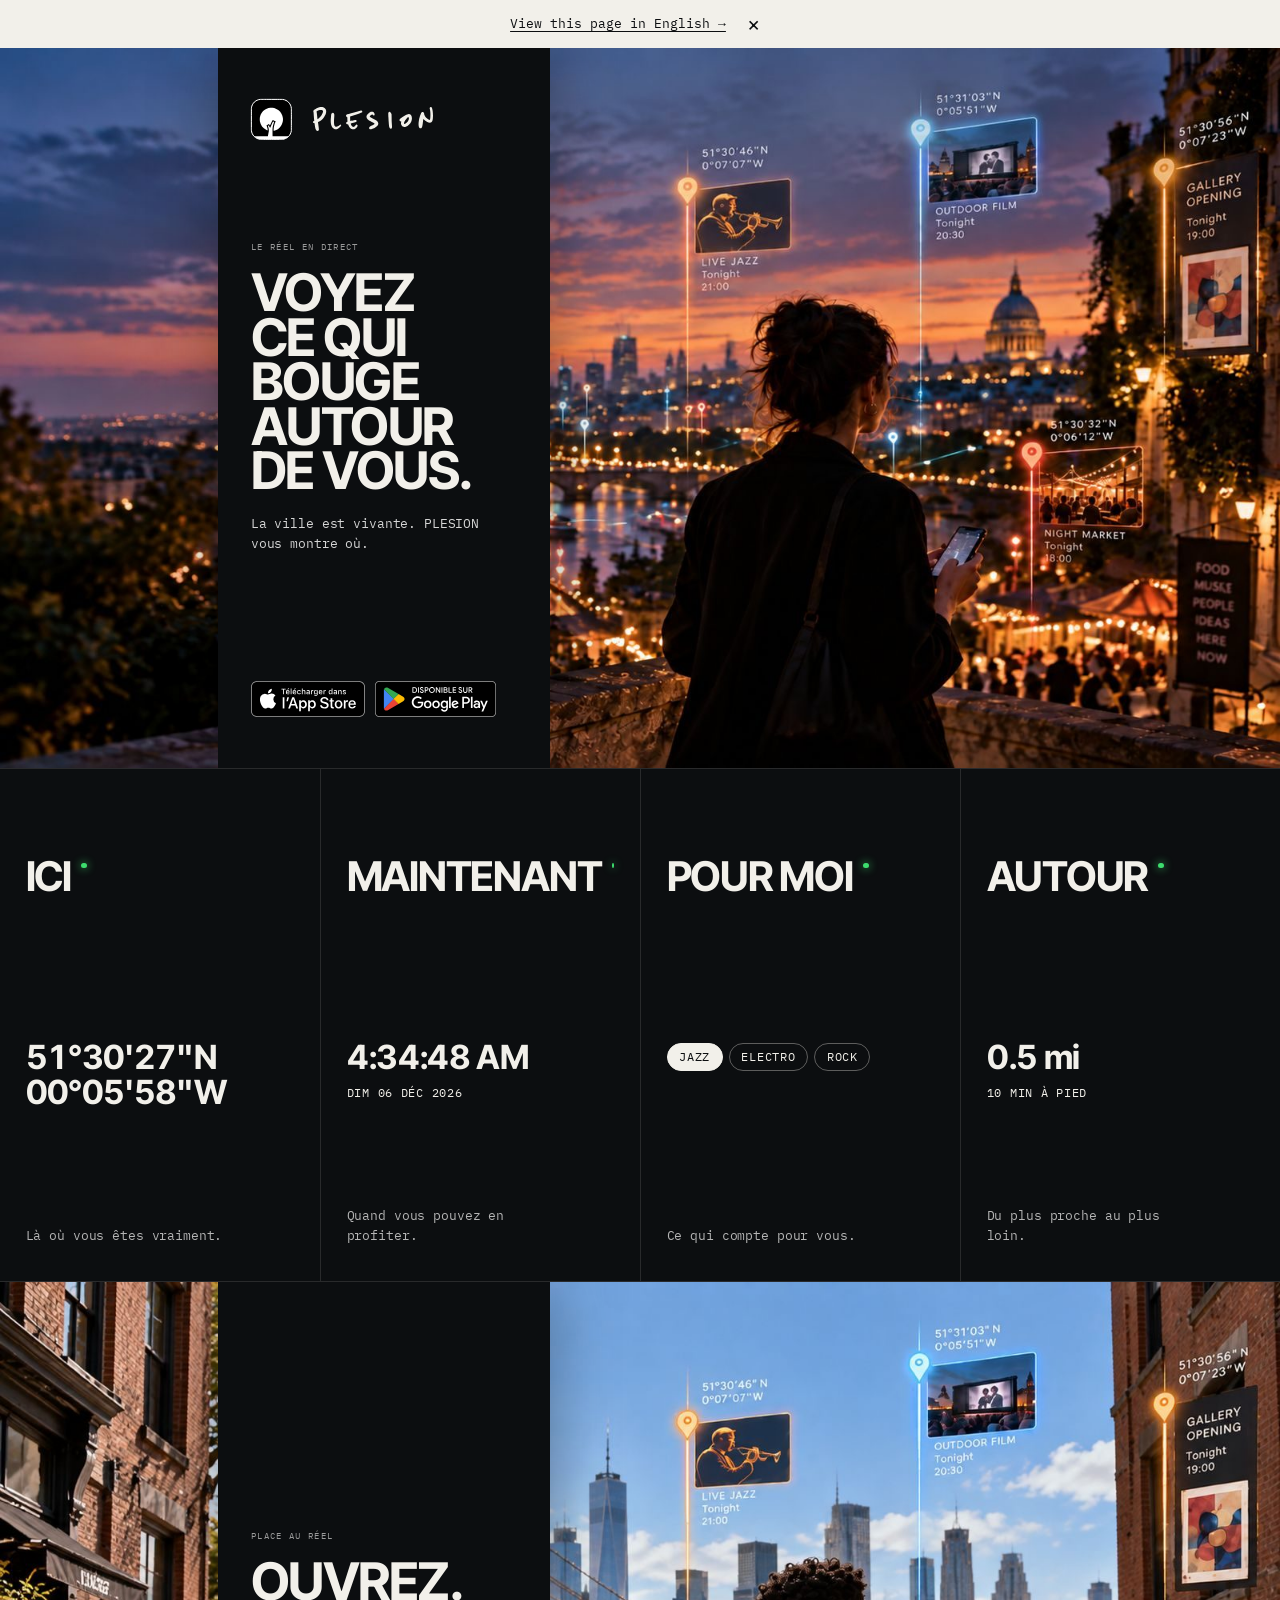
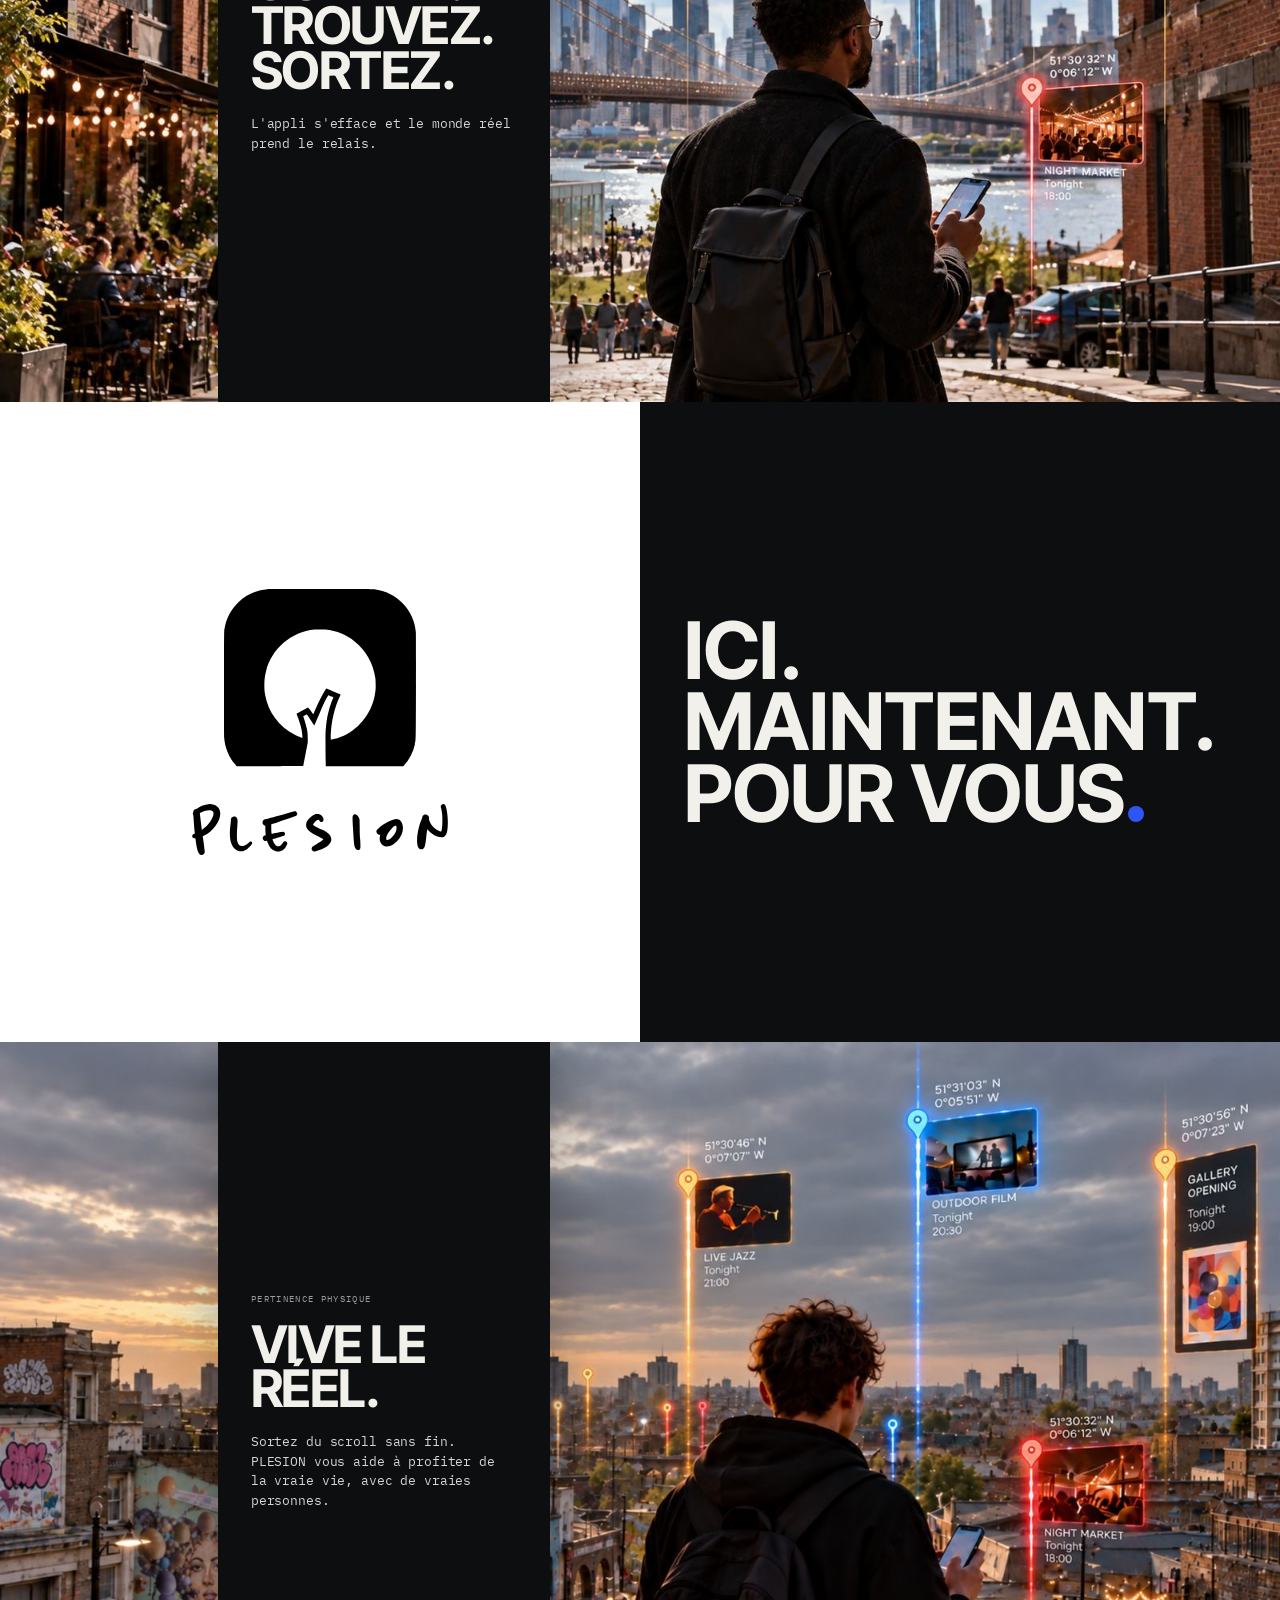
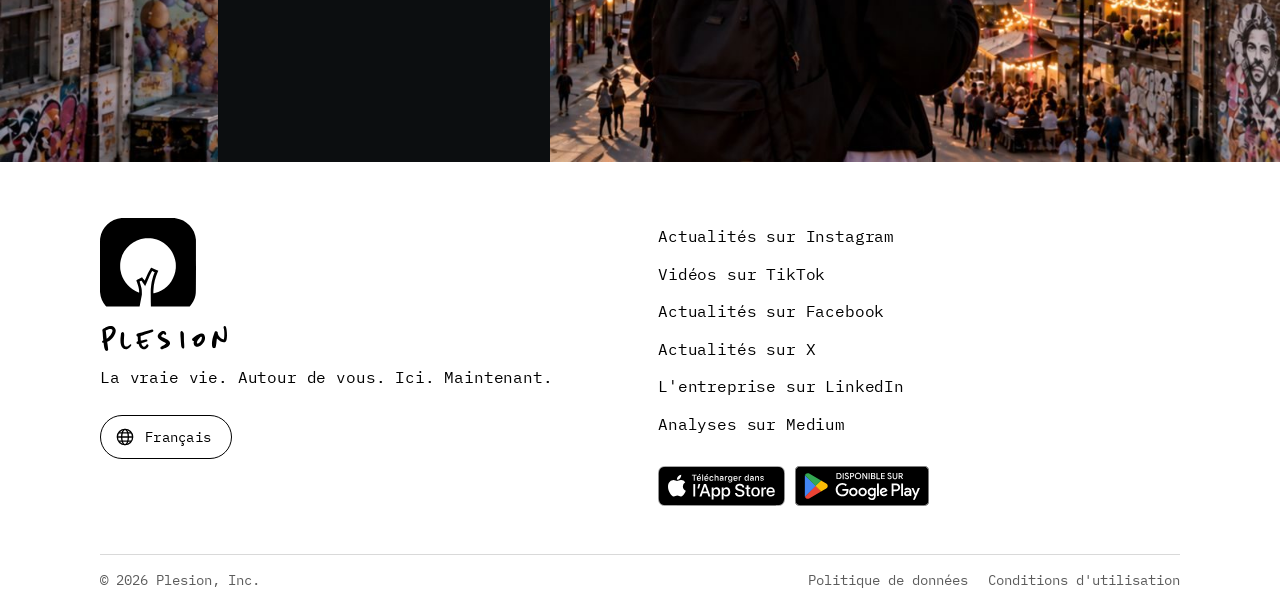
==== commit 2117da2a: "Titles: short words share lines on desktop too The phone wrapping rules now apply on every screen si" ====
--- a/fr/index.html
+++ b/fr/index.html
@@ -27,7 +27,7 @@
   <meta name="twitter:card" content="summary_large_image">
   <link rel="preload" href="/assets/fonts/inter-tight-latin-700-normal.woff2" as="font" type="font/woff2" crossorigin>
   <link rel="preload" href="/assets/fonts/ibm-plex-mono-latin-400-normal.woff2" as="font" type="font/woff2" crossorigin>
-  <link rel="stylesheet" href="/styles.css?v=20261005-5">
+  <link rel="stylesheet" href="/styles.css?v=20261006-1">
   <script type="application/ld+json">
   {
     "@context": "https://schema.org",
--- a/styles.css
+++ b/styles.css
@@ -643,10 +643,8 @@
 /* Translated legal pages: a short note under the title that the document is in English */
 .legal-note { margin: 14px 0 0; font: 400 0.9rem/1.45 var(--font-data); color: var(--fg-soft); }
 
-/* Titles on phones: short words share lines, balanced. The opening verb keeps its own line;
+/* Titles: short words share lines, balanced, on every screen size. The opening verb keeps its own line;
    "beats" titles (Open. Discover. Go.; Real is good.) keep one word per line */
-@media (max-width: 900px) {
-  .live-title:not(.live-title--beats) span { display: inline; }
-  .live-title { text-wrap: balance; }
-  .live-title--lead span:first-child { display: block; }
-}
+.live-title:not(.live-title--beats) span { display: inline; }
+.live-title { text-wrap: balance; }
+.live-title--lead span:first-child { display: block; }
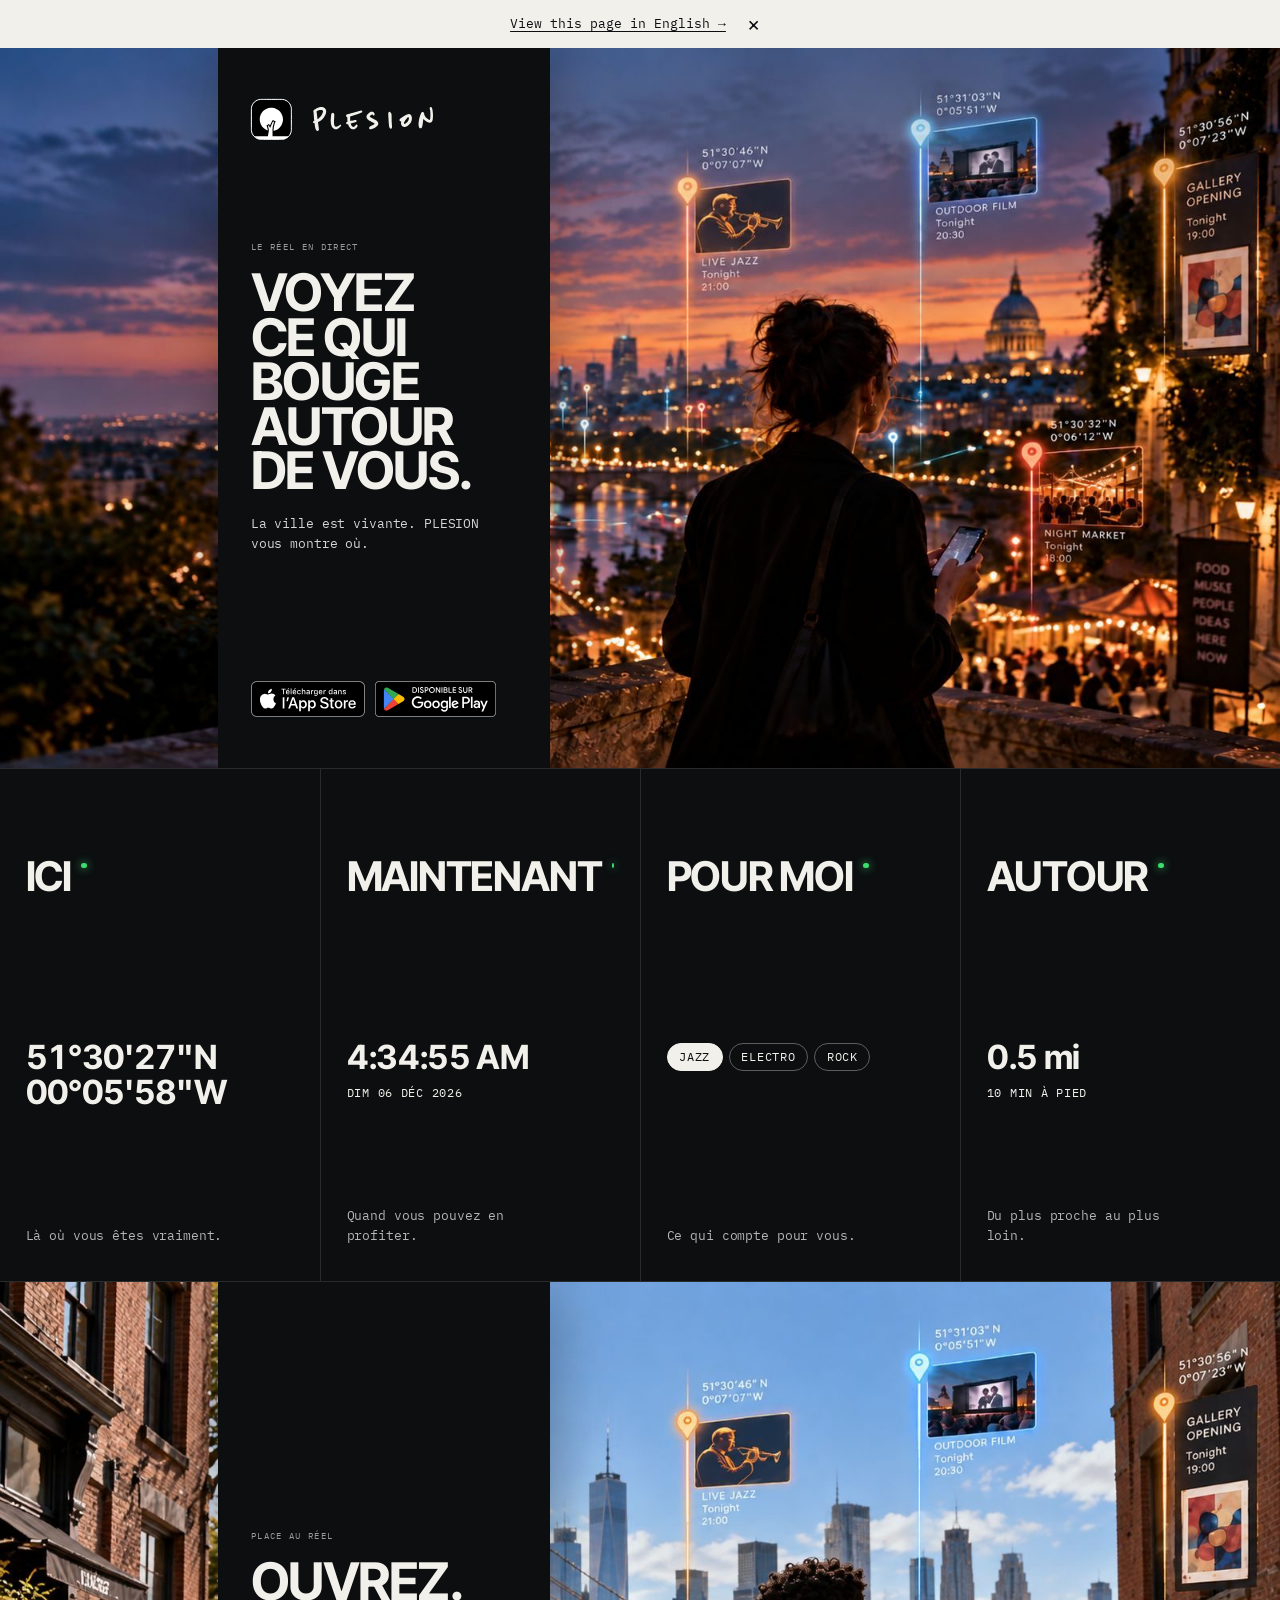
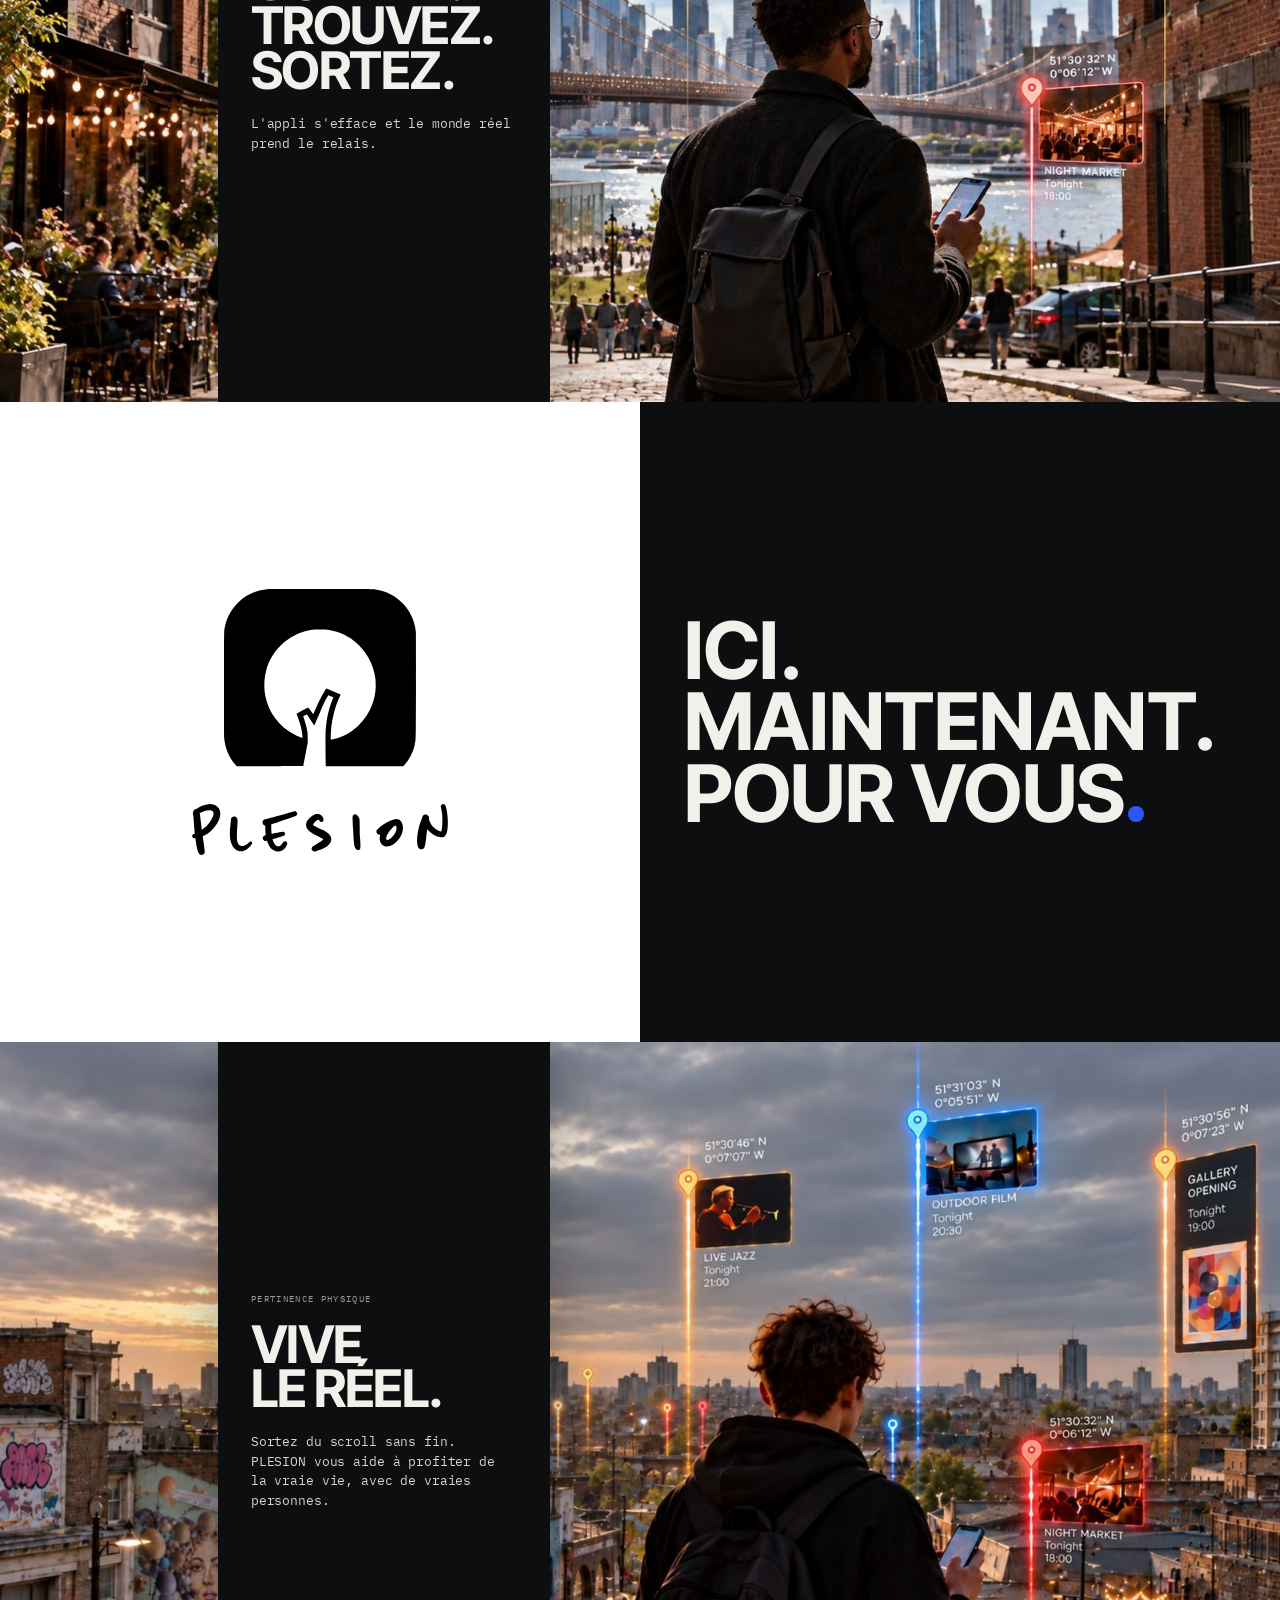
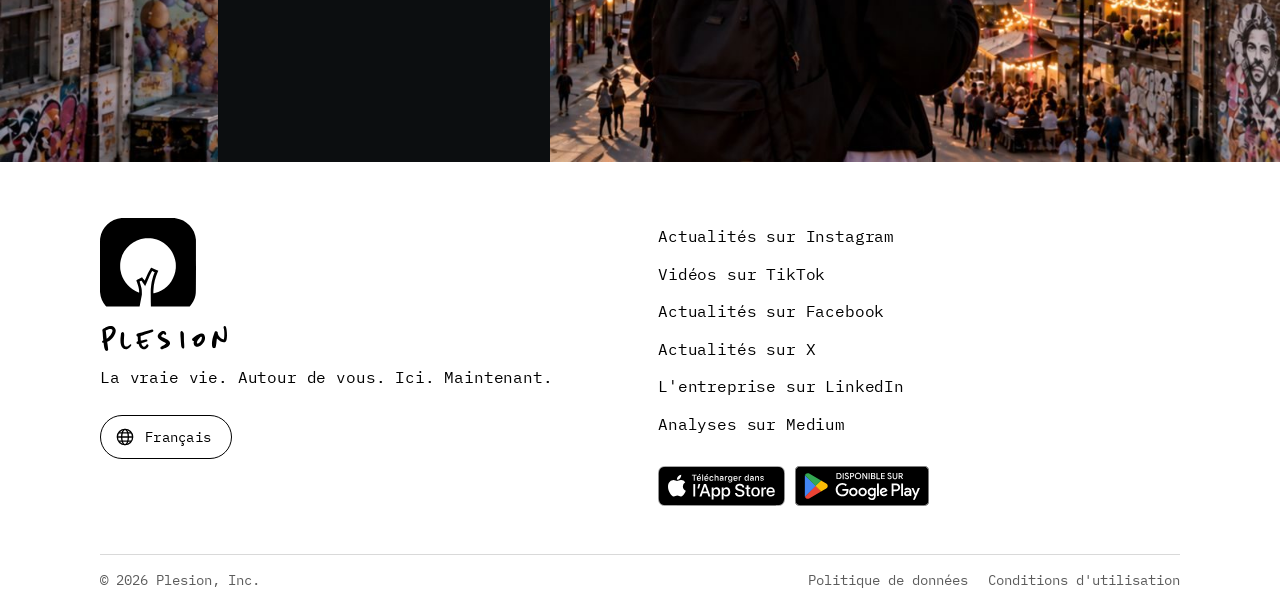
==== commit 380fee25: "French title: keep "le réel" together Co-Authored-By: Claude Opus 5.5 <noreply@anthropic.com> Claude" ====
--- a/fr/index.html
+++ b/fr/index.html
@@ -119,7 +119,7 @@
     <section class="live live--murals" aria-labelledby="lived-title">
       <div class="live-text">
         <p class="live-eyebrow">Pertinence physique</p>
-        <h2 id="lived-title" class="live-title"><span>Vive</span> <span>le</span> <span>réel.</span></h2>
+        <h2 id="lived-title" class="live-title"><span>Vive</span> <span>le&nbsp;réel.</span></h2>
         <p class="live-lede">Sortez du scroll sans fin. PLESION vous aide à profiter de la vraie vie, avec de vraies personnes.</p>
       </div>
       <div class="live-photo" role="img" aria-label="Au coucher du soleil, un jeune homme avec un sac à dos, téléphone en main, regarde une ville de briques et de fresques ; des publications pour un concert de jazz, un film en plein air, un vernissage et un marché de nuit sont épinglées dans le paysage.">
